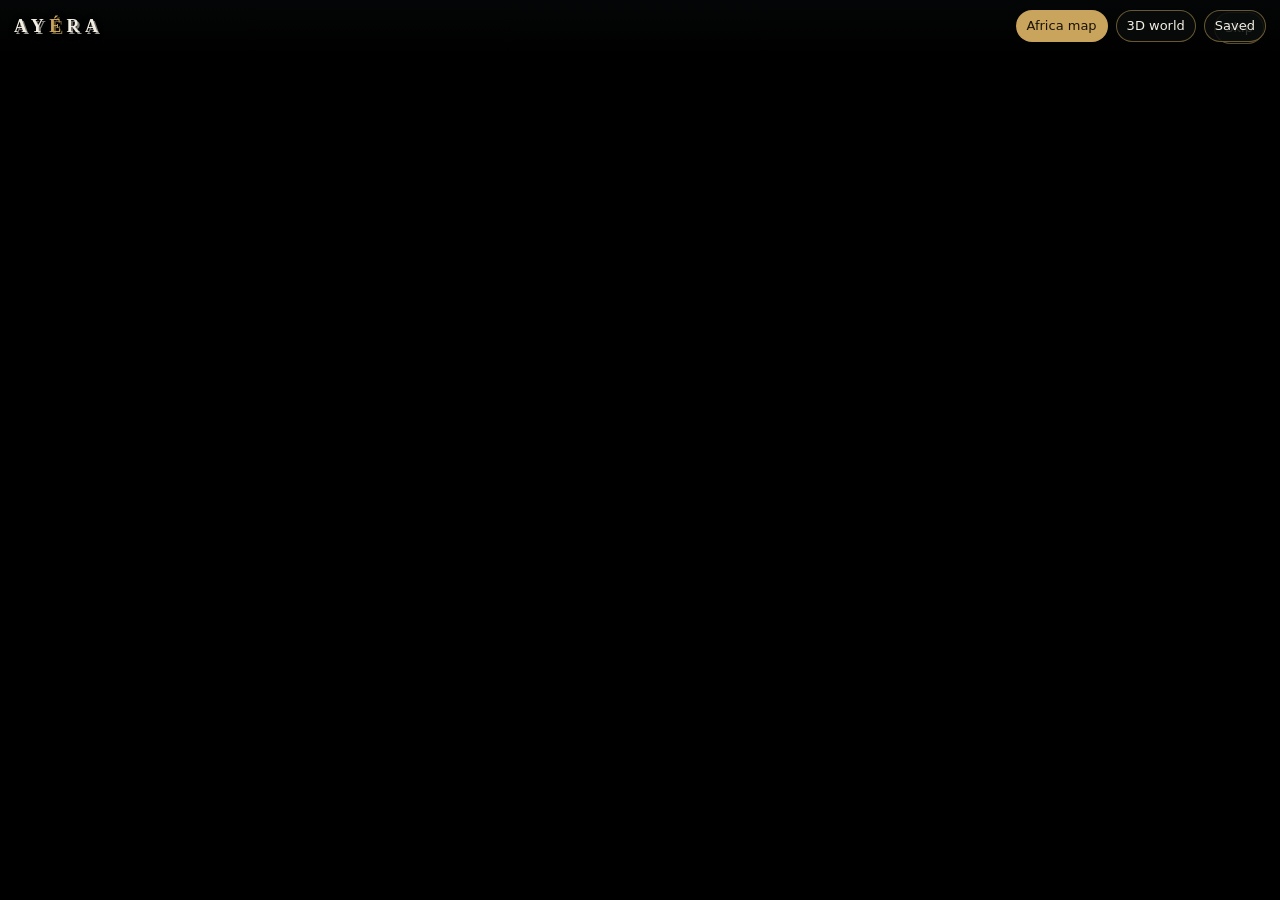
==== index.html @ f6f35c68 "Add files via upload" ====
<!doctype html>
<html lang="en">
<head>
  <meta charset="utf-8">
  <meta name="viewport" content="width=device-width, initial-scale=1, viewport-fit=cover">
  <meta name="theme-color" content="#07090a">
  <meta name="description" content="AYÉRA — an immersive world celebrating African places, culture, creators and stories.">
  <title>AYÉRA — an African world</title>
  <link rel="preload" href="assets/intro.mp4" as="video" type="video/mp4">
  <link rel="stylesheet" href="https://unpkg.com/leaflet@1.9.4/dist/leaflet.css" integrity="sha256-p4NxAoJBhIIN+hmNHrzRCf9tD/miZyoHS5obTRR9BMY=" crossorigin="">
  <link rel="stylesheet" href="styles.css">
</head>
<body>
  <div id="intro" role="dialog" aria-label="Welcome to AYÉRA">
    <video id="iv" muted playsinline preload="auto" aria-hidden="true"></video>
    <div id="ifb" hidden></div>
    <div class="itop"><span class="logo">AY<b>É</b>RA</span><button class="ib" id="skip" type="button">Skip</button></div>
    <div class="ibot" id="itag"><p>Africa isn’t a trend. It’s a world.</p></div>
  </div>
  <div id="load" hidden>AYÉRA</div>
  <main id="map-shell" aria-label="Explore Africa">
    <div id="africa-map" role="application" aria-label="Interactive map of Africa. Use the map controls to zoom and drag to explore."></div>
    <div class="map-vignette" aria-hidden="true"></div>
    <section class="map-intro-card" aria-labelledby="map-title">
      <div class="eyebrow"><span class="live-dot"></span> THE AFRICAN CONTINENT</div>
      <h1 id="map-title">A world of <em>stories.</em></h1>
      <p>Explore places, people, culture and creative life across Africa.</p>
      <label class="search-wrap" for="place-search"><span aria-hidden="true">⌕</span><input id="place-search" type="search" placeholder="Find a country or featured city" autocomplete="off"><button id="search-clear" type="button" aria-label="Clear search" hidden>×</button></label>
      <div id="search-results" class="search-results" hidden></div>
      <div class="map-card-footer"><span>START EXPLORING</span><span>Drag · Zoom · Discover</span></div>
    </section>
    <div class="map-zoom-controls" aria-label="Map zoom controls">
      <span id="map-zoom-level" class="map-zoom-level">CONTINENT</span>
      <button id="map-zoom-in" type="button" aria-label="Zoom in" title="Zoom in">+</button>
      <button id="map-zoom-out" type="button" aria-label="Zoom out" title="Zoom out">−</button>
      <button id="map-reset" type="button" aria-label="Show all of Africa" title="Show all of Africa">↺</button>
    </div>
    <div class="map-bottom-note"><span class="map-key"></span> <span>Discover Africa, one place at a time</span><span class="map-scale-note">CONTINENT → COUNTRY → CITY → LOCAL</span></div>
  </main>
  <div id="top" class="hud">
    <span class="logo">AY<b>É</b>RA</span>
    <span class="ib" id="vc" hidden style="cursor:default" aria-live="polite"></span>
    <button class="ib" id="rp" type="button" hidden>Intro</button>
    <button class="ib" id="map-home" type="button" aria-pressed="true">Africa map</button>
    <button class="ib" id="world-mode" type="button" aria-pressed="false">3D world</button>
    <button class="ib" id="sv" type="button">Saved</button>
    <button class="ib" id="vr" type="button" hidden>Enter VR</button>
  </div>
  <div id="hint" class="hud" role="status">Welcome to AYÉRA</div>
  <div id="js" class="hud" aria-label="Walking joystick"><div id="kn"></div></div>
  <div id="zoom-controls" aria-label="Zoom controls">
    <button id="zoom-in" type="button" aria-label="Zoom in" title="Zoom in">+</button>
    <span id="zoom-level" aria-live="polite">100%</span>
    <button id="zoom-out" type="button" aria-label="Zoom out" title="Zoom out">−</button>
    <button id="zoom-reset" type="button" aria-label="Reset zoom" title="Reset zoom">↺</button>
  </div>
  <nav id="nav" class="hud" aria-label="Explore AYÉRA">
    <button data-go="plaza" type="button">Plaza</button>
    <button data-go="culture" type="button">Culture</button>
    <button data-go="creators" type="button">Creators</button>
    <button data-go="stories" type="button">Stories</button>
    <button data-go="places" type="button">Places</button>
  </nav>
  <script src="https://unpkg.com/leaflet@1.9.4/dist/leaflet.js" integrity="sha256-20nQCchB9co0qIjJZRGuk2/Z9VM+kNiyxNV1lvTlZBo=" crossorigin="" defer></script>
  <script src="https://cdnjs.cloudflare.com/ajax/libs/three.js/r128/three.min.js" defer></script>
  <script src="app.js" defer></script>
  <script src="map.js" defer></script>
</body>
</html>
---- styles.css ----
:root{--bg:#07090a;--tx:#f4efe4;--mu:#c9bba0;--gd:#c9a45c;color-scheme:dark;box-sizing:border-box}
*{box-sizing:border-box}
html,body{margin:0;height:100%;overflow:hidden;background:var(--bg);color:var(--tx);font:15px/1.4 system-ui,-apple-system,"Segoe UI",Roboto,sans-serif;overscroll-behavior:none}
canvas{position:fixed;inset:0;width:100%;height:100%;display:block;touch-action:none}
button{font:inherit;color:inherit}
.hud{position:fixed;z-index:5}
#top{top:0;left:0;right:0;padding:calc(10px + env(safe-area-inset-top,0px)) 14px 14px;display:flex;gap:8px;align-items:center;background:linear-gradient(rgba(7,9,10,.7),transparent);pointer-events:none}
#top>*{pointer-events:auto}
.logo{font-family:Georgia,serif;letter-spacing:.3em;font-weight:700;font-size:18px;margin-right:auto;text-shadow:0 1px 6px #000}.logo b{color:var(--gd)}
.ib{background:rgba(10,14,12,.78);border:1px solid rgba(201,164,92,.5);border-radius:20px;padding:7px 14px;cursor:pointer}
#nav{left:0;right:0;bottom:0;display:flex;gap:6px;justify-content:center;padding:14px 10px calc(10px + env(safe-area-inset-bottom,0px));background:linear-gradient(transparent,rgba(7,9,10,.82))}
#nav button{flex:1;max-width:130px;background:rgba(10,14,12,.8);border:1px solid rgba(201,164,92,.4);border-radius:12px;padding:12px 2px;font-size:14px;cursor:pointer}
#nav button[aria-current=true]{background:var(--gd);color:#1a1206;border-color:var(--gd);font-weight:700}
#js{left:18px;bottom:calc(88px + env(safe-area-inset-bottom,0px));width:112px;height:112px;border-radius:50%;border:1px solid rgba(244,239,228,.4);background:rgba(10,14,12,.35);touch-action:none}
#kn{position:absolute;left:36px;top:36px;width:40px;height:40px;border-radius:50%;background:rgba(244,239,228,.6);pointer-events:none}
#hint{left:50%;transform:translateX(-50%);top:calc(58px + env(safe-area-inset-top,0px));background:rgba(10,14,12,.78);padding:8px 16px;border-radius:20px;font-size:14px;color:var(--mu);text-align:center;max-width:92vw;pointer-events:none;transition:opacity .6s}
#load{position:fixed;inset:0;z-index:20;display:grid;place-items:center;background:var(--bg);font-family:Georgia,serif;letter-spacing:.3em;font-size:22px;text-align:center;padding:20px;transition:opacity .5s}
#intro{position:fixed;inset:0;z-index:30;background:#000;transition:opacity .9s}
#intro video,#ifb img{position:absolute;inset:0;width:100%;height:100%;object-fit:cover}
#ifb img{opacity:0;animation:kb 3.2s ease-in-out forwards}
@keyframes kb{0%{opacity:0;transform:scale(1)}18%{opacity:1}100%{opacity:1;transform:scale(1.12)}}
.itop{position:absolute;top:0;left:0;right:0;display:flex;align-items:center;padding:calc(12px + env(safe-area-inset-top,0px)) 16px 24px;background:linear-gradient(rgba(0,0,0,.6),transparent)}
.ibot{position:absolute;left:0;right:0;bottom:0;display:grid;justify-items:center;gap:16px;padding:60px 20px calc(28px + env(safe-area-inset-bottom,0px));background:linear-gradient(transparent,rgba(0,0,0,.85));text-align:center}
.ibot p{margin:0;font-family:"Iowan Old Style",Georgia,serif;font-size:clamp(24px,6vw,36px);line-height:1.2;max-width:18ch}
.btn{background:#1fae7a;color:#04120c;border:0;border-radius:12px;padding:14px 28px;font-weight:700;font-size:16px;cursor:pointer}
.ibot{opacity:0;transition:opacity 1s}.ibot.on{opacity:1}
#intro{transition:opacity 1.6s}
.ib{font-size:13px;padding:6px 10px}
[hidden]{display:none!important}
@media(pointer:fine){#js{display:none}}
:focus-visible{outline:2px solid var(--gd);outline-offset:2px}

/* Zoom controls: available on touch and pointer devices. */
#zoom-controls{position:fixed;z-index:8;right:14px;bottom:calc(92px + env(safe-area-inset-bottom,0px));display:grid;gap:7px;justify-items:center}
#zoom-controls button{width:42px;height:42px;border-radius:14px;border:1px solid rgba(201,164,92,.58);background:rgba(10,14,12,.86);backdrop-filter:blur(12px);font-size:21px;line-height:1;cursor:pointer;box-shadow:0 5px 20px rgba(0,0,0,.24)}
#zoom-level{font-size:11px;letter-spacing:.04em;color:var(--mu);background:rgba(10,14,12,.78);border-radius:10px;padding:4px 7px;min-width:44px;text-align:center}
#zoom-controls button:active{transform:scale(.96)}
@media(max-width:420px){#zoom-controls{right:10px;bottom:calc(90px + env(safe-area-inset-bottom,0px))}#zoom-controls button{width:40px;height:40px}}
@media(prefers-reduced-motion:reduce){*,*::before,*::after{scroll-behavior:auto!important;animation-duration:.01ms!important;transition-duration:.01ms!important}}

/* Africa-first map experience */
#map-shell{position:fixed;inset:0;z-index:2;overflow:hidden;background:#d8d2bd;color:#f7f0e2;isolation:isolate}
#africa-map{position:absolute;inset:0;background:#d8d2bd;touch-action:pan-x pan-y}
#africa-map .leaflet-tile-pane{filter:saturate(.68) sepia(.12) contrast(1.02)}
#africa-map .leaflet-control-attribution{font-size:9px;background:rgba(10,18,15,.62);color:#ddd7c7}
#africa-map .leaflet-control-attribution a{color:#e8c987}
#africa-map .leaflet-popup-content-wrapper,#africa-map .leaflet-popup-tip{background:#111b17;color:#f6f0e5;border:1px solid rgba(201,164,92,.45);box-shadow:0 12px 35px #0004}
#africa-map .leaflet-popup-content{margin:14px 16px;font:13px/1.55 system-ui,sans-serif;min-width:150px}
#africa-map .leaflet-popup-content strong{font:600 17px Georgia,serif;display:block;margin-bottom:3px}
#africa-map .leaflet-popup-content small{color:#c9bba0}
.africa-pin{width:18px;height:18px;border:2px solid #fff5db;border-radius:50%;background:#c9a45c;box-shadow:0 0 0 5px #c9a45c35,0 0 22px #c9a45c99;position:relative}
.africa-pin:after{content:"";position:absolute;inset:4px;border-radius:50%;background:#173a2c}
.map-vignette{position:absolute;inset:0;z-index:400;pointer-events:none;background:linear-gradient(90deg,rgba(6,16,12,.28),transparent 65%),linear-gradient(0deg,rgba(5,13,10,.56),transparent 30%,transparent 70%,rgba(5,13,10,.1))}
.map-intro-card{position:absolute;z-index:500;left:clamp(16px,4vw,58px);top:clamp(88px,15vh,150px);width:min(410px,calc(100vw - 32px));padding:clamp(22px,3vw,34px);border:1px solid rgba(231,210,164,.25);border-radius:22px;background:linear-gradient(145deg,rgba(11,25,19,.95),rgba(10,18,15,.86));box-shadow:0 22px 70px #0004;backdrop-filter:blur(20px)}
.eyebrow{display:flex;align-items:center;gap:9px;color:#d7bd82;font-size:10px;letter-spacing:.19em;font-weight:700}.live-dot{width:7px;height:7px;background:#d4b16a;border-radius:50%;box-shadow:0 0 12px #d4b16a}
.map-intro-card h1{font:400 clamp(34px,5vw,53px)/1.02 Georgia,"Times New Roman",serif;letter-spacing:-.04em;margin:19px 0 12px;color:#f8f1e4}.map-intro-card h1 em{color:#d6b36e;font-weight:400}.map-intro-card>p{font-size:14px;line-height:1.7;color:#c9c9b9;max-width:31ch;margin:0 0 23px}
.search-wrap{display:flex;align-items:center;gap:10px;border:1px solid rgba(230,216,181,.27);background:rgba(255,255,255,.055);border-radius:12px;padding:0 12px;height:48px}.search-wrap>span{font-size:25px;color:#d5b46d;line-height:1}.search-wrap input{min-width:0;flex:1;background:transparent;border:0;outline:0;color:#fff6e7;font:13px system-ui,sans-serif}.search-wrap input::placeholder{color:#a8ad9f}.search-wrap button{border:0;background:transparent;color:#eee;padding:4px 7px;font-size:20px;cursor:pointer}
.search-results{margin-top:8px;max-height:190px;overflow:auto;border:1px solid rgba(230,216,181,.2);border-radius:12px;background:#111b17}.search-result{display:flex;width:100%;justify-content:space-between;gap:12px;text-align:left;padding:11px 13px;background:transparent;border:0;border-bottom:1px solid #ffffff10;color:#f7f0e2;cursor:pointer}.search-result:last-child{border-bottom:0}.search-result:hover,.search-result:focus-visible{background:#ffffff12}.search-result small{display:block;color:#c9bba0;margin-top:2px}.search-result .arrow{color:#d6b36e;font-size:18px;align-self:center}.search-empty{padding:13px;color:#c9bba0;font-size:13px}
.map-card-footer{display:flex;justify-content:space-between;gap:8px;flex-wrap:wrap;margin-top:21px;padding-top:16px;border-top:1px solid rgba(230,216,181,.16);font-size:9px;letter-spacing:.13em;color:#b3b7a7}.map-card-footer span:first-child{color:#d7bd82;font-weight:700}
.map-zoom-controls{position:absolute;z-index:500;right:clamp(14px,3vw,36px);bottom:clamp(76px,10vh,105px);display:grid;gap:8px}.map-zoom-controls button{width:46px;height:46px;border:1px solid rgba(231,210,164,.42);border-radius:14px;background:rgba(12,25,19,.88);color:#f8f1e4;font-size:23px;backdrop-filter:blur(12px);cursor:pointer;box-shadow:0 8px 25px #0002}.map-zoom-controls button:hover{background:#c9a45c;color:#17160f}.map-bottom-note{position:absolute;z-index:500;left:clamp(16px,4vw,58px);right:clamp(16px,4vw,58px);bottom:calc(19px + env(safe-area-inset-bottom,0px));display:flex;align-items:center;gap:9px;color:#f4eedf;font-size:11px;text-shadow:0 2px 8px #0008;pointer-events:none}.map-key{width:7px;height:7px;border-radius:50%;background:#d7b66d;box-shadow:0 0 9px #d7b66d}.map-scale-note{margin-left:auto;font-size:9px;letter-spacing:.13em;color:#e4d7b5}
body.world-mode #map-shell{display:none}body.world-mode #nav,body.world-mode #js,body.world-mode #zoom-controls{display:flex}body.world-mode #zoom-controls{display:grid}body.world-mode #world-mode{background:var(--gd);color:#1a1206}
body:not(.world-mode) #nav,body:not(.world-mode) #js,body:not(.world-mode) #zoom-controls{display:none}body:not(.world-mode) #map-home{background:var(--gd);color:#1a1206}
body:not(.world-mode) #top{background:linear-gradient(rgba(7,9,10,.6),transparent);z-index:600}body:not(.world-mode) #hint{display:none}
@media(max-width:600px){.map-intro-card{top:calc(82px + env(safe-area-inset-top,0px));padding:22px;border-radius:18px}.map-intro-card h1{font-size:38px;margin-top:15px}.map-intro-card>p{font-size:13px;margin-bottom:17px}.map-card-footer{margin-top:16px;padding-top:13px}.map-bottom-note{font-size:10px;bottom:calc(14px + env(safe-area-inset-bottom,0px))}.map-scale-note{font-size:8px}.map-zoom-controls{bottom:calc(70px + env(safe-area-inset-bottom,0px))}.map-zoom-controls button{width:42px;height:42px}}
@media(max-height:650px) and (min-width:601px){.map-intro-card{top:84px;padding:20px}.map-intro-card h1{font-size:37px;margin:12px 0 8px}.map-intro-card>p{margin-bottom:13px}.map-card-footer{margin-top:12px;padding-top:10px}}


/* Location detail drawer: progressive country → city → local discovery. */
.place-details{position:absolute;z-index:520;right:clamp(14px,3vw,38px);top:clamp(88px,15vh,150px);width:min(360px,calc(100vw - 32px));max-height:calc(100dvh - 190px);overflow:auto;padding:25px 23px 19px;border:1px solid rgba(231,210,164,.25);border-radius:20px;background:linear-gradient(145deg,rgba(11,25,19,.97),rgba(10,18,15,.94));box-shadow:0 22px 70px #0005;backdrop-filter:blur(22px);color:#f8f1e4;scrollbar-width:thin;scrollbar-color:#8b7449 transparent}
.details-close{float:right;width:32px;height:32px;border:1px solid #ffffff22;border-radius:50%;background:#ffffff09;color:#f8f1e4;font-size:23px;line-height:1;cursor:pointer}.details-eyebrow{padding-top:7px;color:#d7bd82;font-size:9px;font-weight:700;letter-spacing:.17em}.place-details h2{margin:18px 0 4px;font:400 clamp(28px,3vw,38px)/1.05 Georgia,serif;letter-spacing:-.035em}.details-country{margin:0 0 15px;color:#d5b46d;font-size:12px}.details-description{font-size:13px;line-height:1.7;color:#d1d2c6}.details-stat{display:flex;justify-content:space-between;align-items:center;margin:17px 0;padding:12px 0;border-top:1px solid #ffffff16;border-bottom:1px solid #ffffff16;font-size:12px;color:#bdbcae}.details-stat strong{color:#f8f1e4;font-size:13px}.details-section-title{margin:21px 0 9px;color:#d7bd82;font-size:9px;font-weight:700;letter-spacing:.16em;text-transform:uppercase}.details-list{display:grid;gap:6px}.detail-place{display:flex;align-items:center;justify-content:space-between;gap:12px;width:100%;padding:11px 12px;text-align:left;background:#ffffff07;border:1px solid #ffffff12;border-radius:11px;color:#f8f1e4;cursor:pointer}.detail-place:hover,.detail-place:focus-visible{background:#ffffff12;border-color:#c9a45c88}.detail-place small{display:block;margin-top:3px;color:#c9bba0;font-size:10px}.detail-place b{color:#d6b36e;font-size:18px}.discovery-chips{display:flex;flex-wrap:wrap;gap:7px}.discovery-chips span{border:1px solid #d6b36e45;background:#d6b36e0d;border-radius:18px;padding:7px 10px;color:#e8ddc6;font-size:11px}.details-muted{color:#aeb4a7;font-size:11px;line-height:1.6}.details-action{margin-top:8px;width:100%;padding:12px;border:1px solid #d6b36e88;border-radius:11px;background:#d6b36e;color:#151a13;font-weight:700;font-size:12px;cursor:pointer}.details-footer{margin-top:22px;padding-top:13px;border-top:1px solid #ffffff16;color:#a8ad9f;font-size:8px;letter-spacing:.17em}.map-zoom-level{display:block;margin-bottom:1px;padding:7px 5px;border:1px solid #e7d2a444;border-radius:10px;background:#0c191de8;color:#d7bd82;text-align:center;font-size:8px;font-weight:700;letter-spacing:.13em;backdrop-filter:blur(12px)}
@media(max-width:700px){.place-details{top:auto;right:10px;bottom:calc(75px + env(safe-area-inset-bottom,0px));width:min(340px,calc(100vw - 20px));max-height:min(48dvh,430px);padding:18px 17px 14px;border-radius:17px}.place-details h2{font-size:29px;margin-top:13px}.details-description{font-size:12px;margin-bottom:10px}.details-section-title{margin-top:14px}.details-footer{margin-top:14px}.map-intro-card{max-height:calc(100dvh - 155px);overflow:visible}.search-results{max-height:150px}}
@media(max-width:390px){.map-intro-card{padding:18px}.map-intro-card h1{font-size:34px}.map-card-footer{font-size:8px}.place-details{max-height:44dvh}}
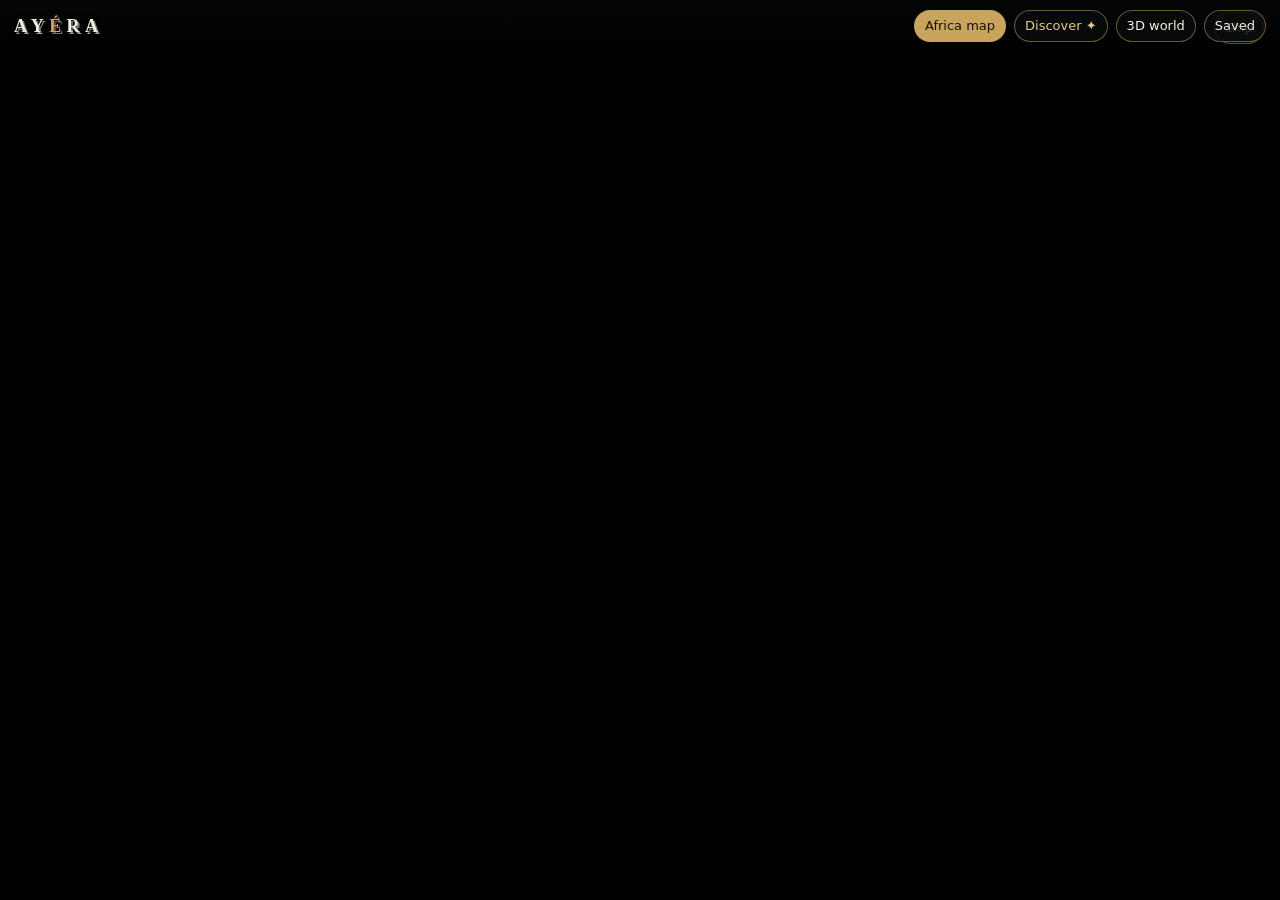
==== commit 0c768bb4: "Public Ayera public upgrade" ====
--- a/index.html
+++ b/index.html
@@ -42,6 +42,7 @@
     <span class="ib" id="vc" hidden style="cursor:default" aria-live="polite"></span>
     <button class="ib" id="rp" type="button" hidden>Intro</button>
     <button class="ib" id="map-home" type="button" aria-pressed="true">Africa map</button>
+    <button class="ib discover-trigger" id="discover-open" type="button">Discover ✦</button>
     <button class="ib" id="world-mode" type="button" aria-pressed="false">3D world</button>
     <button class="ib" id="sv" type="button">Saved</button>
     <button class="ib" id="vr" type="button" hidden>Enter VR</button>
@@ -63,7 +64,16 @@
   </nav>
   <script src="https://unpkg.com/leaflet@1.9.4/dist/leaflet.js" integrity="sha256-20nQCchB9co0qIjJZRGuk2/Z9VM+kNiyxNV1lvTlZBo=" crossorigin="" defer></script>
   <script src="https://cdnjs.cloudflare.com/ajax/libs/three.js/r128/three.min.js" defer></script>
+  <section id="discovery-hub" class="discovery-hub" hidden aria-modal="true" role="dialog" aria-labelledby="hub-title">
+    <div class="hub-backdrop" data-hub-close></div>
+    <div class="hub-sheet"><header class="hub-head"><div><div class="eyebrow"><span class="live-dot"></span> THE AYÉRA COLLECTION</div><h2 id="hub-title">Discover <em>Africa.</em></h2><p>Places, people and living culture — connected by place.</p></div><button class="details-close" type="button" data-hub-close aria-label="Close discovery">×</button></header>
+      <div class="hub-tabs" role="tablist" aria-label="Discovery categories"><button class="active" data-hub-tab="all" role="tab" aria-selected="true">For you</button><button data-hub-tab="culture" role="tab" aria-selected="false">Culture</button><button data-hub-tab="creators" role="tab" aria-selected="false">Creators</button><button data-hub-tab="stories" role="tab" aria-selected="false">Stories</button><button data-hub-tab="places" role="tab" aria-selected="false">Places</button></div>
+      <div class="hub-search"><span>⌕</span><input id="hub-search" type="search" placeholder="Search culture, cities, stories…" aria-label="Search discovery collection"></div>
+      <div id="hub-grid" class="hub-grid" aria-live="polite"></div><p class="hub-footnote">A curated starting collection. Local stories and creator profiles can grow with community contributions.</p>
+    </div>
+  </section>
   <script src="app.js" defer></script>
   <script src="map.js" defer></script>
+  <script src="discover.js" defer></script>
 </body>
 </html>
--- a/styles.css
+++ b/styles.css
@@ -71,3 +71,8 @@
 .details-close{float:right;width:32px;height:32px;border:1px solid #ffffff22;border-radius:50%;background:#ffffff09;color:#f8f1e4;font-size:23px;line-height:1;cursor:pointer}.details-eyebrow{padding-top:7px;color:#d7bd82;font-size:9px;font-weight:700;letter-spacing:.17em}.place-details h2{margin:18px 0 4px;font:400 clamp(28px,3vw,38px)/1.05 Georgia,serif;letter-spacing:-.035em}.details-country{margin:0 0 15px;color:#d5b46d;font-size:12px}.details-description{font-size:13px;line-height:1.7;color:#d1d2c6}.details-stat{display:flex;justify-content:space-between;align-items:center;margin:17px 0;padding:12px 0;border-top:1px solid #ffffff16;border-bottom:1px solid #ffffff16;font-size:12px;color:#bdbcae}.details-stat strong{color:#f8f1e4;font-size:13px}.details-section-title{margin:21px 0 9px;color:#d7bd82;font-size:9px;font-weight:700;letter-spacing:.16em;text-transform:uppercase}.details-list{display:grid;gap:6px}.detail-place{display:flex;align-items:center;justify-content:space-between;gap:12px;width:100%;padding:11px 12px;text-align:left;background:#ffffff07;border:1px solid #ffffff12;border-radius:11px;color:#f8f1e4;cursor:pointer}.detail-place:hover,.detail-place:focus-visible{background:#ffffff12;border-color:#c9a45c88}.detail-place small{display:block;margin-top:3px;color:#c9bba0;font-size:10px}.detail-place b{color:#d6b36e;font-size:18px}.discovery-chips{display:flex;flex-wrap:wrap;gap:7px}.discovery-chips span{border:1px solid #d6b36e45;background:#d6b36e0d;border-radius:18px;padding:7px 10px;color:#e8ddc6;font-size:11px}.details-muted{color:#aeb4a7;font-size:11px;line-height:1.6}.details-action{margin-top:8px;width:100%;padding:12px;border:1px solid #d6b36e88;border-radius:11px;background:#d6b36e;color:#151a13;font-weight:700;font-size:12px;cursor:pointer}.details-footer{margin-top:22px;padding-top:13px;border-top:1px solid #ffffff16;color:#a8ad9f;font-size:8px;letter-spacing:.17em}.map-zoom-level{display:block;margin-bottom:1px;padding:7px 5px;border:1px solid #e7d2a444;border-radius:10px;background:#0c191de8;color:#d7bd82;text-align:center;font-size:8px;font-weight:700;letter-spacing:.13em;backdrop-filter:blur(12px)}
 @media(max-width:700px){.place-details{top:auto;right:10px;bottom:calc(75px + env(safe-area-inset-bottom,0px));width:min(340px,calc(100vw - 20px));max-height:min(48dvh,430px);padding:18px 17px 14px;border-radius:17px}.place-details h2{font-size:29px;margin-top:13px}.details-description{font-size:12px;margin-bottom:10px}.details-section-title{margin-top:14px}.details-footer{margin-top:14px}.map-intro-card{max-height:calc(100dvh - 155px);overflow:visible}.search-results{max-height:150px}}
 @media(max-width:390px){.map-intro-card{padding:18px}.map-intro-card h1{font-size:34px}.map-card-footer{font-size:8px}.place-details{max-height:44dvh}}
+
+/* AYÉRA Discovery Hub — culture, creators, stories and places in one experience. */
+.discover-trigger{border-color:#d6b36e77!important;color:#e7ca8a!important}
+.discovery-hub[hidden]{display:none}.discovery-hub{position:fixed;inset:0;z-index:1200;display:grid;place-items:center;padding:14px; font-family:system-ui,sans-serif}.hub-backdrop{position:absolute;inset:0;background:rgba(3,8,6,.78);backdrop-filter:blur(12px)}.hub-sheet{position:relative;width:min(920px,100%);max-height:min(90dvh,900px);overflow:auto;border:1px solid #d6b36e55;border-radius:24px;background:linear-gradient(150deg,#13251c,#0a110e 70%);box-shadow:0 30px 100px #0009;padding:clamp(18px,4vw,34px);color:#f8f1e4;scrollbar-width:thin;scrollbar-color:#8b7449 transparent}.hub-head{display:flex;justify-content:space-between;gap:18px}.hub-head h2{font:400 clamp(32px,5vw,48px)/1.05 Georgia,serif;margin:14px 0 8px;letter-spacing:-.04em}.hub-head h2 em{color:#d6b36e}.hub-head p{color:#c6cabb;font-size:13px;margin:0 0 22px}.hub-tabs{display:flex;gap:7px;overflow:auto;padding:3px 0 13px}.hub-tabs button{flex:0 0 auto;border:1px solid #ffffff22;background:#ffffff08;color:#d8d9cd;border-radius:22px;padding:9px 14px;font-size:12px;cursor:pointer}.hub-tabs button.active{background:#d6b36e;color:#152017;border-color:#d6b36e;font-weight:700}.hub-search{display:flex;align-items:center;gap:10px;border:1px solid #ffffff22;background:#ffffff08;border-radius:12px;padding:0 13px;height:44px;margin-bottom:16px}.hub-search span{font-size:23px;color:#d6b36e}.hub-search input{width:100%;min-width:0;background:transparent;border:0;outline:0;color:#fff;font:13px system-ui}.hub-grid{display:grid;grid-template-columns:repeat(3,minmax(0,1fr));gap:11px}.hub-card{min-height:158px;display:flex;flex-direction:column;align-items:flex-start;text-align:left;padding:17px;border:1px solid #ffffff16;border-radius:16px;background:linear-gradient(145deg,#ffffff0b,#ffffff03);color:#f8f1e4;cursor:pointer;transition:transform .18s,border-color .18s}.hub-card:hover,.hub-card:focus-visible{transform:translateY(-2px);border-color:#d6b36e88}.hub-card .hub-symbol{display:grid;place-items:center;width:36px;height:36px;border:1px solid #d6b36e55;border-radius:11px;background:#d6b36e12;color:#e5c67e;font-size:18px;margin-bottom:16px}.hub-card .hub-type{font-size:9px;letter-spacing:.15em;color:#d6b36e;text-transform:uppercase}.hub-card strong{font:400 21px/1.15 Georgia,serif;margin:7px 0}.hub-card small{font-size:11px;line-height:1.5;color:#c3c8bb}.hub-empty{grid-column:1/-1;padding:28px;text-align:center;color:#c3c8bb;border:1px dashed #ffffff22;border-radius:14px}.hub-footnote{font-size:10px;line-height:1.6;color:#aeb5a7;margin:17px 0 0;padding-top:13px;border-top:1px solid #ffffff13}
+@media(max-width:620px){.discovery-hub{padding:0;align-items:end}.hub-sheet{border-radius:22px 22px 0 0;max-height:91dvh;padding:20px 16px calc(18px + env(safe-area-inset-bottom,0px))}.hub-grid{grid-template-columns:repeat(2,minmax(0,1fr));gap:8px}.hub-card{padding:13px;min-height:150px}.hub-card strong{font-size:19px}.hub-head p{font-size:12px}.hub-tabs button{padding:9px 12px}}
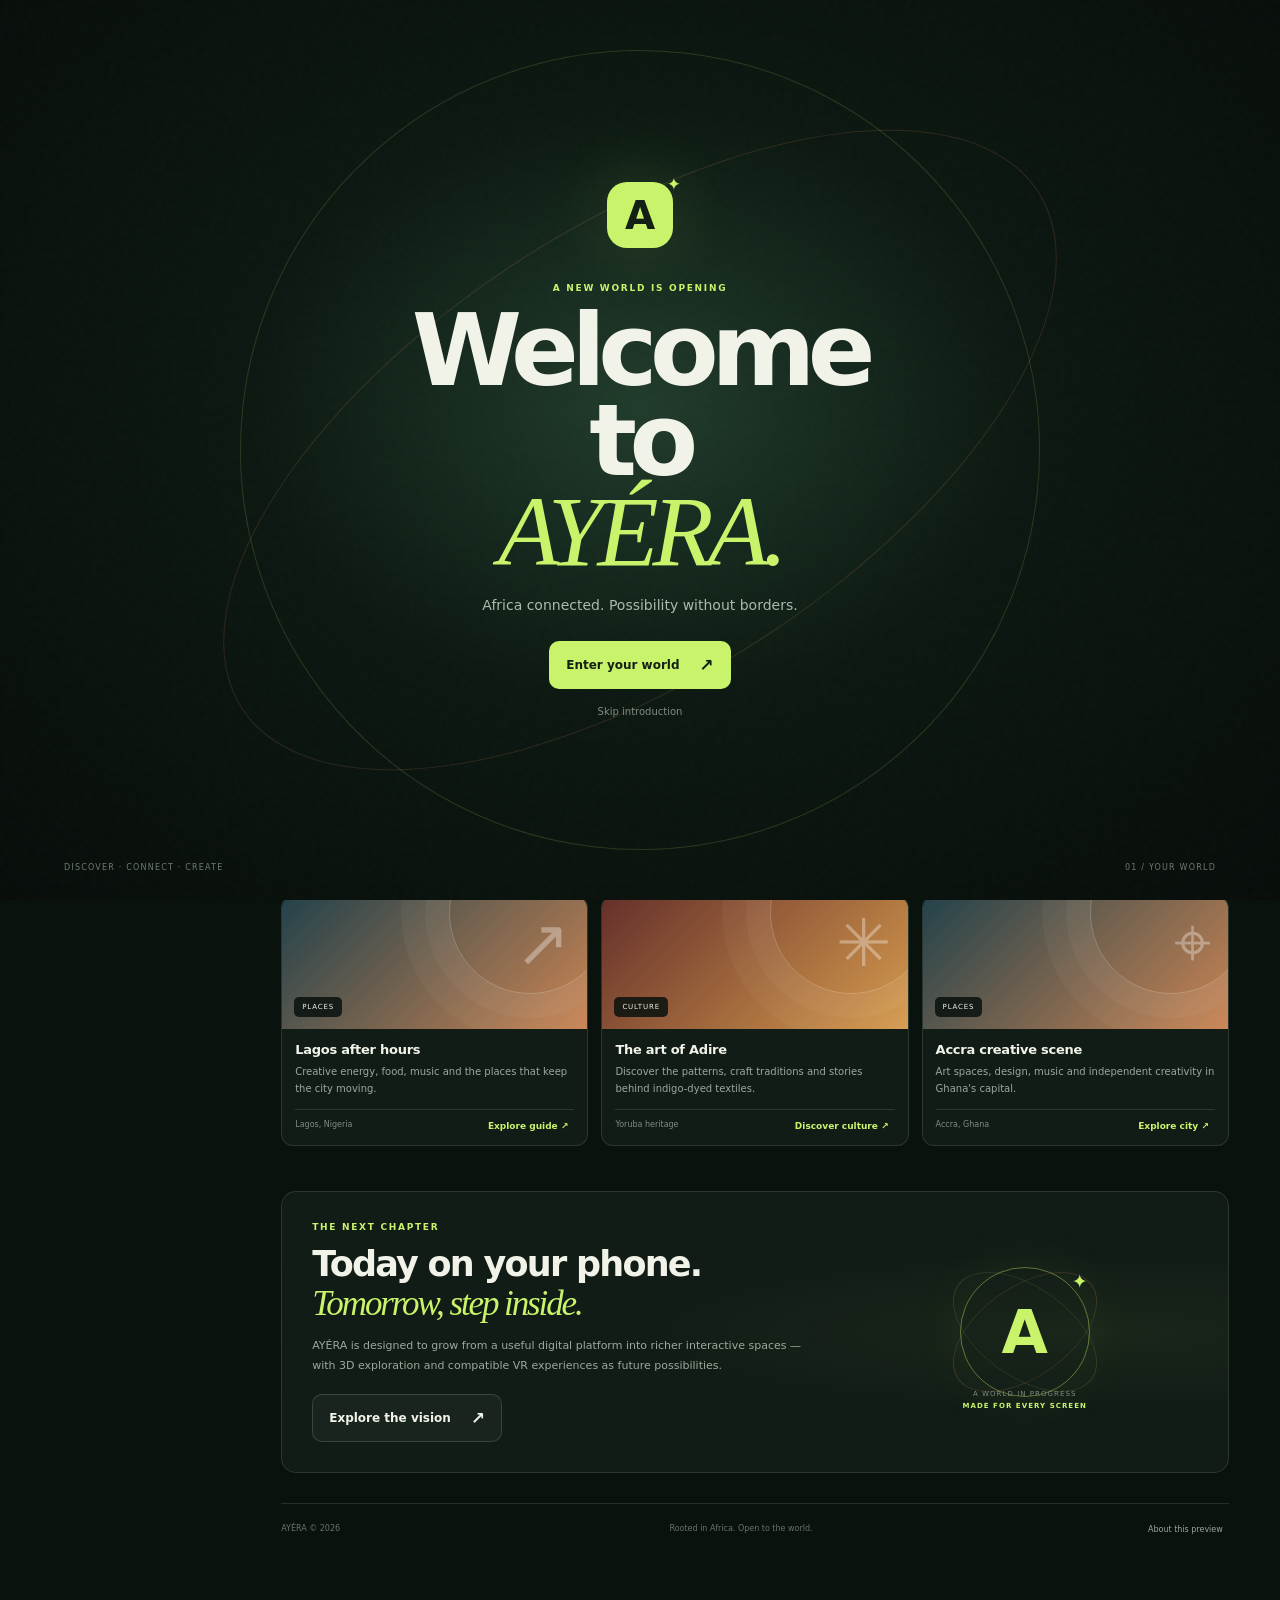
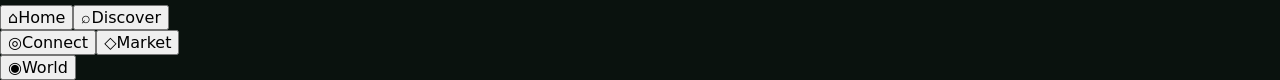
==== commit d72d2b58: "Add files via upload" ====
--- a/index.html
+++ b/index.html
@@ -2,78 +2,126 @@
 <html lang="en">
 <head>
   <meta charset="utf-8">
-  <meta name="viewport" content="width=device-width, initial-scale=1, viewport-fit=cover">
-  <meta name="theme-color" content="#07090a">
-  <meta name="description" content="AYÉRA — an immersive world celebrating African places, culture, creators and stories.">
-  <title>AYÉRA — an African world</title>
-  <link rel="preload" href="assets/intro.mp4" as="video" type="video/mp4">
-  <link rel="stylesheet" href="https://unpkg.com/leaflet@1.9.4/dist/leaflet.css" integrity="sha256-p4NxAoJBhIIN+hmNHrzRCf9tD/miZyoHS5obTRR9BMY=" crossorigin="">
+  <meta name="viewport" content="width=device-width, initial-scale=1">
+  <meta name="theme-color" content="#0a120e">
+  <meta name="description" content="AYÉRA — a connected digital world for Africa. Discover, connect, create and grow.">
+  <title>AYÉRA — Your Digital World</title>
   <link rel="stylesheet" href="styles.css">
 </head>
 <body>
-  <div id="intro" role="dialog" aria-label="Welcome to AYÉRA">
-    <video id="iv" muted playsinline preload="auto" aria-hidden="true"></video>
-    <div id="ifb" hidden></div>
-    <div class="itop"><span class="logo">AY<b>É</b>RA</span><button class="ib" id="skip" type="button">Skip</button></div>
-    <div class="ibot" id="itag"><p>Africa isn’t a trend. It’s a world.</p></div>
+  <div class="intro" id="intro" aria-label="AYÉRA introduction">
+    <div class="intro-grain"></div>
+    <div class="intro-content">
+      <div class="intro-symbol">A<span>✦</span></div>
+      <p class="eyebrow">A NEW WORLD IS OPENING</p>
+      <h1>Welcome to<br><em>AYÉRA.</em></h1>
+      <p class="intro-line">Africa connected. Possibility without borders.</p>
+      <button class="button button-lime" id="enterButton">Enter your world <span>↗</span></button>
+      <button class="skip-intro" id="skipIntro">Skip introduction</button>
+    </div>
+    <div class="intro-orbit orbit-a"></div><div class="intro-orbit orbit-b"></div>
+    <div class="intro-foot"><span>DISCOVER · CONNECT · CREATE</span><span>01 / YOUR WORLD</span></div>
   </div>
-  <div id="load" hidden>AYÉRA</div>
-  <main id="map-shell" aria-label="Explore Africa">
-    <div id="africa-map" role="application" aria-label="Interactive map of Africa. Use the map controls to zoom and drag to explore."></div>
-    <div class="map-vignette" aria-hidden="true"></div>
-    <section class="map-intro-card" aria-labelledby="map-title">
-      <div class="eyebrow"><span class="live-dot"></span> THE AFRICAN CONTINENT</div>
-      <h1 id="map-title">A world of <em>stories.</em></h1>
-      <p>Explore places, people, culture and creative life across Africa.</p>
-      <label class="search-wrap" for="place-search"><span aria-hidden="true">⌕</span><input id="place-search" type="search" placeholder="Find a country or featured city" autocomplete="off"><button id="search-clear" type="button" aria-label="Clear search" hidden>×</button></label>
-      <div id="search-results" class="search-results" hidden></div>
-      <div class="map-card-footer"><span>START EXPLORING</span><span>Drag · Zoom · Discover</span></div>
-    </section>
-    <div class="map-zoom-controls" aria-label="Map zoom controls">
-      <span id="map-zoom-level" class="map-zoom-level">CONTINENT</span>
-      <button id="map-zoom-in" type="button" aria-label="Zoom in" title="Zoom in">+</button>
-      <button id="map-zoom-out" type="button" aria-label="Zoom out" title="Zoom out">−</button>
-      <button id="map-reset" type="button" aria-label="Show all of Africa" title="Show all of Africa">↺</button>
-    </div>
-    <div class="map-bottom-note"><span class="map-key"></span> <span>Discover Africa, one place at a time</span><span class="map-scale-note">CONTINENT → COUNTRY → CITY → LOCAL</span></div>
-  </main>
-  <div id="top" class="hud">
-    <span class="logo">AY<b>É</b>RA</span>
-    <span class="ib" id="vc" hidden style="cursor:default" aria-live="polite"></span>
-    <button class="ib" id="rp" type="button" hidden>Intro</button>
-    <button class="ib" id="map-home" type="button" aria-pressed="true">Africa map</button>
-    <button class="ib discover-trigger" id="discover-open" type="button">Discover ✦</button>
-    <button class="ib" id="world-mode" type="button" aria-pressed="false">3D world</button>
-    <button class="ib" id="sv" type="button">Saved</button>
-    <button class="ib" id="vr" type="button" hidden>Enter VR</button>
+
+  <div class="app" id="app">
+    <aside class="sidebar">
+      <a class="brand" href="#home"><span class="brand-icon">A</span><span>AYÉRA<small>YOUR DIGITAL WORLD</small></span></a>
+      <div class="side-label">YOUR SPACE</div>
+      <button class="side-link active" data-view="home"><span>⌂</span> Home</button>
+      <button class="side-link" data-view="discover"><span>⌕</span> Discover <i>NEW</i></button>
+      <button class="side-link" data-view="connect"><span>◎</span> Connect</button>
+      <button class="side-link" data-view="market"><span>◇</span> Marketplace</button>
+      <button class="side-link" data-view="create"><span>✳</span> Create</button>
+      <button class="side-link" data-view="opportunities"><span>↗</span> Opportunities</button>
+      <div class="side-label side-label-lower">LOOKING AHEAD</div>
+      <button class="side-link" data-view="world"><span>◉</span> Immersive world <small>SOON</small></button>
+      <div class="sidebar-bottom">
+        <div class="mini-profile"><div class="profile-avatar">Y</div><div><strong>Your AYÉRA</strong><small>Personal space</small></div><span>···</span></div>
+        <p>Built for possibility.<br><span>Rooted in Africa.</span></p>
+      </div>
+    </aside>
+
+    <main class="main-content">
+      <header class="mobile-header">
+        <a class="brand" href="#home"><span class="brand-icon">A</span><span>AYÉRA<small>YOUR DIGITAL WORLD</small></span></a>
+        <button class="mobile-menu" id="mobileMenu" aria-label="Toggle navigation">☰</button>
+      </header>
+      <header class="topbar">
+        <div><p class="date-label" id="dateLabel">YOUR WORLD, YOUR WAY</p><p class="topbar-title">Good things start <em>here.</em></p></div>
+        <div class="top-actions"><button class="search-shortcut" id="topSearch">⌕ <span>Search AYÉRA</span><kbd>/</kbd></button><button class="notification-btn" id="notifications" aria-label="Notifications">♧<i></i></button><button class="profile-chip"><span class="profile-avatar">Y</span><span>My space</span><b>⌄</b></button></div>
+      </header>
+
+      <section class="view active-view" id="view-home">
+        <section class="welcome-panel">
+          <div class="welcome-copy"><p class="eyebrow"><span class="pulse"></span> YOUR DIGITAL AFRICA</p><h1>One world.<br><em>Many possibilities.</em></h1><p>Discover places, meet people, find opportunities and bring your ideas to life — all in one connected space.</p><div class="welcome-actions"><button class="button button-lime" data-go="discover">Start exploring <span>↗</span></button><button class="button button-glass" data-go="world">Imagine the future <span>◉</span></button></div></div>
+          <div class="welcome-visual" aria-label="Abstract digital globe illustration"><div class="planet-ring ring-1"></div><div class="planet-ring ring-2"></div><div class="planet"><span>AFRICA</span><b>✦</b></div><div class="visual-label label-top">CULTURE <span>✳</span></div><div class="visual-label label-right">CONNECTION <span>◎</span></div><div class="visual-label label-bottom">POSSIBILITY <span>↗</span></div></div>
+          <div class="welcome-foot"><span>DISCOVER WHAT'S OUT THERE</span><span>01 — 06 <b>● ○ ○ ○ ○ ○</b></span></div>
+        </section>
+
+        <section class="section-block">
+          <div class="section-heading"><div><p class="eyebrow">YOUR STARTING POINT</p><h2>What brings you <em>here?</em></h2></div><p class="muted">Choose a path. The world is yours to explore.</p></div>
+          <div class="service-grid">
+            <button class="service-card service-discover" data-go="discover"><span class="service-icon">⌕</span><span class="service-arrow">↗</span><strong>Discover</strong><small>Places, culture, stories and ideas</small><span class="service-bottom">EXPLORE THE CONTINENT <b>→</b></span></button>
+            <button class="service-card service-connect" data-go="connect"><span class="service-icon">◎</span><span class="service-arrow">↗</span><strong>Connect</strong><small>People, communities and shared interests</small><span class="service-bottom">FIND YOUR PEOPLE <b>→</b></span></button>
+            <button class="service-card service-market" data-go="market"><span class="service-icon">◇</span><span class="service-arrow">↗</span><strong>Marketplace</strong><small>Discover African businesses and makers</small><span class="service-bottom">SHOP AND SUPPORT <b>→</b></span></button>
+            <button class="service-card service-create" data-go="create"><span class="service-icon">✳</span><span class="service-arrow">↗</span><strong>Create</strong><small>Share stories, ideas and creative work</small><span class="service-bottom">MAKE SOMETHING <b>→</b></span></button>
+          </div>
+        </section>
+
+        <section class="section-block discover-preview" id="featured">
+          <div class="section-heading"><div><p class="eyebrow">HANDPICKED FOR DISCOVERY</p><h2>Explore the <em>extraordinary.</em></h2></div><button class="text-button" data-go="discover">View all discoveries ↗</button></div>
+          <div class="feature-grid" id="featuredGrid"></div>
+        </section>
+
+        <section class="future-panel">
+          <div class="future-copy"><p class="eyebrow">THE NEXT CHAPTER</p><h2>Today on your phone.<br><em>Tomorrow, step inside.</em></h2><p>AYÉRA is designed to grow from a useful digital platform into richer interactive spaces — with 3D exploration and compatible VR experiences as future possibilities.</p><button class="button button-glass" data-go="world">Explore the vision <span>↗</span></button></div>
+          <div class="future-art"><div class="future-circle">A<span>✦</span></div><div class="future-caption">A WORLD IN PROGRESS<br><b>MADE FOR EVERY SCREEN</b></div></div>
+        </section>
+        <footer><span>AYÉRA © 2026</span><span>Rooted in Africa. Open to the world.</span><button id="aboutButton">About this preview</button></footer>
+      </section>
+
+      <section class="view" id="view-discover">
+        <div class="page-intro"><p class="eyebrow">THE DISCOVERY HUB</p><h1>Find your next <em>something.</em></h1><p>Places, cultures, creators and ideas worth discovering.</p></div>
+        <div class="large-search"><span>⌕</span><input id="discoverSearch" type="search" placeholder="Search places, culture, creators…" autocomplete="off"><kbd>/</kbd></div>
+        <div class="filters" id="discoverFilters"><button class="filter active" data-filter="All">Everything</button><button class="filter" data-filter="Places">Places</button><button class="filter" data-filter="Culture">Culture</button><button class="filter" data-filter="Creators">Creators</button><button class="filter" data-filter="Stories">Stories</button><button class="filter" data-filter="Opportunities">Opportunities</button></div>
+        <div class="feature-grid full-grid" id="discoverGrid"></div><p class="empty-state" id="discoverEmpty" hidden>No results found. Try a different search.</p>
+      </section>
+
+      <section class="view" id="view-connect">
+        <div class="page-intro"><p class="eyebrow">PEOPLE & COMMUNITY</p><h1>Good things happen <em>together.</em></h1><p>A future home for shared interests, local communities and meaningful connections.</p></div>
+        <div class="notice-panel"><span class="notice-icon">◎</span><div><strong>Connection is on the roadmap</strong><p>This preview shows the direction. Real profiles, following, chat and community moderation need to be connected before launch.</p></div></div>
+        <div class="community-grid"><article class="community-card"><span>✳</span><p class="eyebrow">CULTURE & CREATIVITY</p><h3>Creative Africa</h3><p>Artists, designers, storytellers and people making things happen.</p><button class="text-button" data-toast="Community spaces are planned for the next build.">Preview community ↗</button></article><article class="community-card"><span>⌖</span><p class="eyebrow">LOCAL DISCOVERY</p><h3>Explore my city</h3><p>Discover neighbourhoods, recommendations and local stories.</p><button class="text-button" data-toast="Location-based communities will need user permission and verified listings.">Preview community ↗</button></article><article class="community-card"><span>↗</span><p class="eyebrow">BUILD & GROW</p><h3>Builders network</h3><p>Meet people who are learning, building businesses and sharing skills.</p><button class="text-button" data-toast="Member profiles and messaging are not connected yet.">Preview community ↗</button></article></div>
+      </section>
+
+      <section class="view" id="view-market">
+        <div class="page-intro"><p class="eyebrow">TRADE & DISCOVER</p><h1>Ideas become <em>opportunity.</em></h1><p>A place to discover African businesses, independent makers and services.</p></div>
+        <div class="market-hero"><div><p class="eyebrow">SUPPORT WHAT'S MADE HERE</p><h2>Meet the makers.<br><em>Find something meaningful.</em></h2><p>Explore a future marketplace built to help people and businesses reach beyond borders.</p></div><div class="market-stamp">MADE<br>WITH<br><b>✦</b><br>MEANING</div></div>
+        <div class="section-heading compact-heading"><h2>Marketplace <em>categories</em></h2><span class="muted">Concept preview</span></div>
+        <div class="category-grid"><button data-toast="Verified product listings will be added when marketplace services are connected."><span>◈</span><strong>Fashion & craft</strong><small>Textiles, clothing, handmade goods</small><b>↗</b></button><button data-toast="Verified business profiles are not connected yet."><span>▣</span><strong>Digital services</strong><small>Design, technology, professional services</small><b>↗</b></button><button data-toast="Food listings and seller onboarding are future features."><span>✿</span><strong>Food & lifestyle</strong><small>Local products and everyday finds</small><b>↗</b></button><button data-toast="Creator shops need accounts and secure payments before launch."><span>✳</span><strong>Creator shops</strong><small>Work directly from independent creators</small><b>↗</b></button></div>
+      </section>
+
+      <section class="view" id="view-create">
+        <div class="page-intro"><p class="eyebrow">YOUR VOICE, YOUR VISION</p><h1>Make something <em>matter.</em></h1><p>AYÉRA should be a place where African creativity can be seen, shared and discovered.</p></div>
+        <div class="create-grid"><div class="create-main"><span class="create-symbol">✳</span><p class="eyebrow">CREATOR STUDIO · CONCEPT</p><h2>Your next idea deserves <em>a place.</em></h2><p>Plan for stories, short videos, photo essays, local guides and creative portfolios. Publishing will be enabled after accounts, storage and moderation are built.</p><button class="button button-lime" data-toast="Publishing is not active in this prototype. Next step: secure sign-in and media storage.">Plan a creation <span>↗</span></button></div><div class="create-side"><h3>What could you share?</h3><div><span>▧</span><p><strong>Stories & guides</strong><small>Teach people something about your world.</small></p></div><div><span>♫</span><p><strong>Video & sound</strong><small>Bring your voice and perspective.</small></p></div><div><span>✦</span><p><strong>Art & ideas</strong><small>Showcase what you are building.</small></p></div></div></div>
+      </section>
+
+      <section class="view" id="view-opportunities">
+        <div class="page-intro"><p class="eyebrow">LEARN · BUILD · GROW</p><h1>Open doors to <em>what's next.</em></h1><p>A future hub for learning, collaboration and business opportunities.</p></div>
+        <div class="opportunity-grid"><article><span>↗</span><p class="eyebrow">SKILLS</p><h3>Digital skills</h3><p>Find learning paths to build confidence with modern digital tools.</p><button class="text-button" data-toast="Learning links will be curated and verified before publication.">Explore path ↗</button></article><article><span>◎</span><p class="eyebrow">COLLABORATION</p><h3>Find collaborators</h3><p>Connect with people who share your interests and ambitions.</p><button class="text-button" data-go="connect">Find your people ↗</button></article><article><span>◇</span><p class="eyebrow">BUSINESS</p><h3>Grow an idea</h3><p>Discover resources and services that help turn ideas into action.</p><button class="text-button" data-go="market">Explore services ↗</button></article></div>
+      </section>
+
+      <section class="view" id="view-world">
+        <div class="page-intro"><p class="eyebrow">THE LONG-TERM VISION</p><h1>Don't just browse a world.<br><em>Step inside it.</em></h1><p>AYÉRA starts on screens people already own and can evolve into immersive digital spaces over time.</p></div>
+        <div class="world-roadmap"><div class="roadmap-stage active"><span>01</span><div><p class="eyebrow">NOW</p><h3>One connected digital hub</h3><p>Discovery, community concepts, creative tools and services on phones and computers.</p></div><b>IN PROGRESS</b></div><div class="roadmap-stage"><span>02</span><div><p class="eyebrow">NEXT</p><h3>Interactive places</h3><p>Richer maps, explorable locations and selected 3D environments.</p></div><b>PLANNED</b></div><div class="roadmap-stage"><span>03</span><div><p class="eyebrow">FUTURE</p><h3>Immersive AYÉRA</h3><p>Compatible VR/AR experiences where people can meet and explore in shared spaces.</p></div><b>VISION</b></div></div>
+        <div class="notice-panel"><span class="notice-icon">◉</span><div><strong>VR is a direction, not a requirement.</strong><p>People should be able to participate through accessible devices first. Immersive features will depend on real user demand, device compatibility and development resources.</p></div></div>
+      </section>
+    </main>
+
+    <nav class="mobile-nav" aria-label="Mobile navigation"><button class="active" data-view="home"><span>⌂</span>Home</button><button data-view="discover"><span>⌕</span>Discover</button><button data-view="connect"><span>◎</span>Connect</button><button data-view="market"><span>◇</span>Market</button><button data-view="world"><span>◉</span>World</button></nav>
   </div>
-  <div id="hint" class="hud" role="status">Welcome to AYÉRA</div>
-  <div id="js" class="hud" aria-label="Walking joystick"><div id="kn"></div></div>
-  <div id="zoom-controls" aria-label="Zoom controls">
-    <button id="zoom-in" type="button" aria-label="Zoom in" title="Zoom in">+</button>
-    <span id="zoom-level" aria-live="polite">100%</span>
-    <button id="zoom-out" type="button" aria-label="Zoom out" title="Zoom out">−</button>
-    <button id="zoom-reset" type="button" aria-label="Reset zoom" title="Reset zoom">↺</button>
-  </div>
-  <nav id="nav" class="hud" aria-label="Explore AYÉRA">
-    <button data-go="plaza" type="button">Plaza</button>
-    <button data-go="culture" type="button">Culture</button>
-    <button data-go="creators" type="button">Creators</button>
-    <button data-go="stories" type="button">Stories</button>
-    <button data-go="places" type="button">Places</button>
-  </nav>
-  <script src="https://unpkg.com/leaflet@1.9.4/dist/leaflet.js" integrity="sha256-20nQCchB9co0qIjJZRGuk2/Z9VM+kNiyxNV1lvTlZBo=" crossorigin="" defer></script>
-  <script src="https://cdnjs.cloudflare.com/ajax/libs/three.js/r128/three.min.js" defer></script>
-  <section id="discovery-hub" class="discovery-hub" hidden aria-modal="true" role="dialog" aria-labelledby="hub-title">
-    <div class="hub-backdrop" data-hub-close></div>
-    <div class="hub-sheet"><header class="hub-head"><div><div class="eyebrow"><span class="live-dot"></span> THE AYÉRA COLLECTION</div><h2 id="hub-title">Discover <em>Africa.</em></h2><p>Places, people and living culture — connected by place.</p></div><button class="details-close" type="button" data-hub-close aria-label="Close discovery">×</button></header>
-      <div class="hub-tabs" role="tablist" aria-label="Discovery categories"><button class="active" data-hub-tab="all" role="tab" aria-selected="true">For you</button><button data-hub-tab="culture" role="tab" aria-selected="false">Culture</button><button data-hub-tab="creators" role="tab" aria-selected="false">Creators</button><button data-hub-tab="stories" role="tab" aria-selected="false">Stories</button><button data-hub-tab="places" role="tab" aria-selected="false">Places</button></div>
-      <div class="hub-search"><span>⌕</span><input id="hub-search" type="search" placeholder="Search culture, cities, stories…" aria-label="Search discovery collection"></div>
-      <div id="hub-grid" class="hub-grid" aria-live="polite"></div><p class="hub-footnote">A curated starting collection. Local stories and creator profiles can grow with community contributions.</p>
-    </div>
-  </section>
-  <script src="app.js" defer></script>
-  <script src="map.js" defer></script>
-  <script src="discover.js" defer></script>
+
+  <div class="toast" id="toast" role="status" aria-live="polite"></div>
+  <dialog id="aboutDialog"><div class="dialog-inner"><button class="dialog-close" id="closeDialog" aria-label="Close">×</button><p class="eyebrow">ABOUT THIS BUILD</p><h2>AYÉRA is a <em>work in progress.</em></h2><p>This is a front-end concept to explore the dashboard direction. Some buttons demonstrate navigation or preview messages; real accounts, messaging, payments, live listings and VR are not connected yet.</p><button class="button button-lime" id="dialogOkay">Got it</button></div></dialog>
+  <script src="app.js"></script>
 </body>
 </html>
--- a/styles.css
+++ b/styles.css
@@ -1,78 +1,15 @@
-
-:root{--bg:#07090a;--tx:#f4efe4;--mu:#c9bba0;--gd:#c9a45c;color-scheme:dark;box-sizing:border-box}
-*{box-sizing:border-box}
-html,body{margin:0;height:100%;overflow:hidden;background:var(--bg);color:var(--tx);font:15px/1.4 system-ui,-apple-system,"Segoe UI",Roboto,sans-serif;overscroll-behavior:none}
-canvas{position:fixed;inset:0;width:100%;height:100%;display:block;touch-action:none}
-button{font:inherit;color:inherit}
-.hud{position:fixed;z-index:5}
-#top{top:0;left:0;right:0;padding:calc(10px + env(safe-area-inset-top,0px)) 14px 14px;display:flex;gap:8px;align-items:center;background:linear-gradient(rgba(7,9,10,.7),transparent);pointer-events:none}
-#top>*{pointer-events:auto}
-.logo{font-family:Georgia,serif;letter-spacing:.3em;font-weight:700;font-size:18px;margin-right:auto;text-shadow:0 1px 6px #000}.logo b{color:var(--gd)}
-.ib{background:rgba(10,14,12,.78);border:1px solid rgba(201,164,92,.5);border-radius:20px;padding:7px 14px;cursor:pointer}
-#nav{left:0;right:0;bottom:0;display:flex;gap:6px;justify-content:center;padding:14px 10px calc(10px + env(safe-area-inset-bottom,0px));background:linear-gradient(transparent,rgba(7,9,10,.82))}
-#nav button{flex:1;max-width:130px;background:rgba(10,14,12,.8);border:1px solid rgba(201,164,92,.4);border-radius:12px;padding:12px 2px;font-size:14px;cursor:pointer}
-#nav button[aria-current=true]{background:var(--gd);color:#1a1206;border-color:var(--gd);font-weight:700}
-#js{left:18px;bottom:calc(88px + env(safe-area-inset-bottom,0px));width:112px;height:112px;border-radius:50%;border:1px solid rgba(244,239,228,.4);background:rgba(10,14,12,.35);touch-action:none}
-#kn{position:absolute;left:36px;top:36px;width:40px;height:40px;border-radius:50%;background:rgba(244,239,228,.6);pointer-events:none}
-#hint{left:50%;transform:translateX(-50%);top:calc(58px + env(safe-area-inset-top,0px));background:rgba(10,14,12,.78);padding:8px 16px;border-radius:20px;font-size:14px;color:var(--mu);text-align:center;max-width:92vw;pointer-events:none;transition:opacity .6s}
-#load{position:fixed;inset:0;z-index:20;display:grid;place-items:center;background:var(--bg);font-family:Georgia,serif;letter-spacing:.3em;font-size:22px;text-align:center;padding:20px;transition:opacity .5s}
-#intro{position:fixed;inset:0;z-index:30;background:#000;transition:opacity .9s}
-#intro video,#ifb img{position:absolute;inset:0;width:100%;height:100%;object-fit:cover}
-#ifb img{opacity:0;animation:kb 3.2s ease-in-out forwards}
-@keyframes kb{0%{opacity:0;transform:scale(1)}18%{opacity:1}100%{opacity:1;transform:scale(1.12)}}
-.itop{position:absolute;top:0;left:0;right:0;display:flex;align-items:center;padding:calc(12px + env(safe-area-inset-top,0px)) 16px 24px;background:linear-gradient(rgba(0,0,0,.6),transparent)}
-.ibot{position:absolute;left:0;right:0;bottom:0;display:grid;justify-items:center;gap:16px;padding:60px 20px calc(28px + env(safe-area-inset-bottom,0px));background:linear-gradient(transparent,rgba(0,0,0,.85));text-align:center}
-.ibot p{margin:0;font-family:"Iowan Old Style",Georgia,serif;font-size:clamp(24px,6vw,36px);line-height:1.2;max-width:18ch}
-.btn{background:#1fae7a;color:#04120c;border:0;border-radius:12px;padding:14px 28px;font-weight:700;font-size:16px;cursor:pointer}
-.ibot{opacity:0;transition:opacity 1s}.ibot.on{opacity:1}
-#intro{transition:opacity 1.6s}
-.ib{font-size:13px;padding:6px 10px}
-[hidden]{display:none!important}
-@media(pointer:fine){#js{display:none}}
-:focus-visible{outline:2px solid var(--gd);outline-offset:2px}
-
-/* Zoom controls: available on touch and pointer devices. */
-#zoom-controls{position:fixed;z-index:8;right:14px;bottom:calc(92px + env(safe-area-inset-bottom,0px));display:grid;gap:7px;justify-items:center}
-#zoom-controls button{width:42px;height:42px;border-radius:14px;border:1px solid rgba(201,164,92,.58);background:rgba(10,14,12,.86);backdrop-filter:blur(12px);font-size:21px;line-height:1;cursor:pointer;box-shadow:0 5px 20px rgba(0,0,0,.24)}
-#zoom-level{font-size:11px;letter-spacing:.04em;color:var(--mu);background:rgba(10,14,12,.78);border-radius:10px;padding:4px 7px;min-width:44px;text-align:center}
-#zoom-controls button:active{transform:scale(.96)}
-@media(max-width:420px){#zoom-controls{right:10px;bottom:calc(90px + env(safe-area-inset-bottom,0px))}#zoom-controls button{width:40px;height:40px}}
-@media(prefers-reduced-motion:reduce){*,*::before,*::after{scroll-behavior:auto!important;animation-duration:.01ms!important;transition-duration:.01ms!important}}
-
-/* Africa-first map experience */
-#map-shell{position:fixed;inset:0;z-index:2;overflow:hidden;background:#d8d2bd;color:#f7f0e2;isolation:isolate}
-#africa-map{position:absolute;inset:0;background:#d8d2bd;touch-action:pan-x pan-y}
-#africa-map .leaflet-tile-pane{filter:saturate(.68) sepia(.12) contrast(1.02)}
-#africa-map .leaflet-control-attribution{font-size:9px;background:rgba(10,18,15,.62);color:#ddd7c7}
-#africa-map .leaflet-control-attribution a{color:#e8c987}
-#africa-map .leaflet-popup-content-wrapper,#africa-map .leaflet-popup-tip{background:#111b17;color:#f6f0e5;border:1px solid rgba(201,164,92,.45);box-shadow:0 12px 35px #0004}
-#africa-map .leaflet-popup-content{margin:14px 16px;font:13px/1.55 system-ui,sans-serif;min-width:150px}
-#africa-map .leaflet-popup-content strong{font:600 17px Georgia,serif;display:block;margin-bottom:3px}
-#africa-map .leaflet-popup-content small{color:#c9bba0}
-.africa-pin{width:18px;height:18px;border:2px solid #fff5db;border-radius:50%;background:#c9a45c;box-shadow:0 0 0 5px #c9a45c35,0 0 22px #c9a45c99;position:relative}
-.africa-pin:after{content:"";position:absolute;inset:4px;border-radius:50%;background:#173a2c}
-.map-vignette{position:absolute;inset:0;z-index:400;pointer-events:none;background:linear-gradient(90deg,rgba(6,16,12,.28),transparent 65%),linear-gradient(0deg,rgba(5,13,10,.56),transparent 30%,transparent 70%,rgba(5,13,10,.1))}
-.map-intro-card{position:absolute;z-index:500;left:clamp(16px,4vw,58px);top:clamp(88px,15vh,150px);width:min(410px,calc(100vw - 32px));padding:clamp(22px,3vw,34px);border:1px solid rgba(231,210,164,.25);border-radius:22px;background:linear-gradient(145deg,rgba(11,25,19,.95),rgba(10,18,15,.86));box-shadow:0 22px 70px #0004;backdrop-filter:blur(20px)}
-.eyebrow{display:flex;align-items:center;gap:9px;color:#d7bd82;font-size:10px;letter-spacing:.19em;font-weight:700}.live-dot{width:7px;height:7px;background:#d4b16a;border-radius:50%;box-shadow:0 0 12px #d4b16a}
-.map-intro-card h1{font:400 clamp(34px,5vw,53px)/1.02 Georgia,"Times New Roman",serif;letter-spacing:-.04em;margin:19px 0 12px;color:#f8f1e4}.map-intro-card h1 em{color:#d6b36e;font-weight:400}.map-intro-card>p{font-size:14px;line-height:1.7;color:#c9c9b9;max-width:31ch;margin:0 0 23px}
-.search-wrap{display:flex;align-items:center;gap:10px;border:1px solid rgba(230,216,181,.27);background:rgba(255,255,255,.055);border-radius:12px;padding:0 12px;height:48px}.search-wrap>span{font-size:25px;color:#d5b46d;line-height:1}.search-wrap input{min-width:0;flex:1;background:transparent;border:0;outline:0;color:#fff6e7;font:13px system-ui,sans-serif}.search-wrap input::placeholder{color:#a8ad9f}.search-wrap button{border:0;background:transparent;color:#eee;padding:4px 7px;font-size:20px;cursor:pointer}
-.search-results{margin-top:8px;max-height:190px;overflow:auto;border:1px solid rgba(230,216,181,.2);border-radius:12px;background:#111b17}.search-result{display:flex;width:100%;justify-content:space-between;gap:12px;text-align:left;padding:11px 13px;background:transparent;border:0;border-bottom:1px solid #ffffff10;color:#f7f0e2;cursor:pointer}.search-result:last-child{border-bottom:0}.search-result:hover,.search-result:focus-visible{background:#ffffff12}.search-result small{display:block;color:#c9bba0;margin-top:2px}.search-result .arrow{color:#d6b36e;font-size:18px;align-self:center}.search-empty{padding:13px;color:#c9bba0;font-size:13px}
-.map-card-footer{display:flex;justify-content:space-between;gap:8px;flex-wrap:wrap;margin-top:21px;padding-top:16px;border-top:1px solid rgba(230,216,181,.16);font-size:9px;letter-spacing:.13em;color:#b3b7a7}.map-card-footer span:first-child{color:#d7bd82;font-weight:700}
-.map-zoom-controls{position:absolute;z-index:500;right:clamp(14px,3vw,36px);bottom:clamp(76px,10vh,105px);display:grid;gap:8px}.map-zoom-controls button{width:46px;height:46px;border:1px solid rgba(231,210,164,.42);border-radius:14px;background:rgba(12,25,19,.88);color:#f8f1e4;font-size:23px;backdrop-filter:blur(12px);cursor:pointer;box-shadow:0 8px 25px #0002}.map-zoom-controls button:hover{background:#c9a45c;color:#17160f}.map-bottom-note{position:absolute;z-index:500;left:clamp(16px,4vw,58px);right:clamp(16px,4vw,58px);bottom:calc(19px + env(safe-area-inset-bottom,0px));display:flex;align-items:center;gap:9px;color:#f4eedf;font-size:11px;text-shadow:0 2px 8px #0008;pointer-events:none}.map-key{width:7px;height:7px;border-radius:50%;background:#d7b66d;box-shadow:0 0 9px #d7b66d}.map-scale-note{margin-left:auto;font-size:9px;letter-spacing:.13em;color:#e4d7b5}
-body.world-mode #map-shell{display:none}body.world-mode #nav,body.world-mode #js,body.world-mode #zoom-controls{display:flex}body.world-mode #zoom-controls{display:grid}body.world-mode #world-mode{background:var(--gd);color:#1a1206}
-body:not(.world-mode) #nav,body:not(.world-mode) #js,body:not(.world-mode) #zoom-controls{display:none}body:not(.world-mode) #map-home{background:var(--gd);color:#1a1206}
-body:not(.world-mode) #top{background:linear-gradient(rgba(7,9,10,.6),transparent);z-index:600}body:not(.world-mode) #hint{display:none}
-@media(max-width:600px){.map-intro-card{top:calc(82px + env(safe-area-inset-top,0px));padding:22px;border-radius:18px}.map-intro-card h1{font-size:38px;margin-top:15px}.map-intro-card>p{font-size:13px;margin-bottom:17px}.map-card-footer{margin-top:16px;padding-top:13px}.map-bottom-note{font-size:10px;bottom:calc(14px + env(safe-area-inset-bottom,0px))}.map-scale-note{font-size:8px}.map-zoom-controls{bottom:calc(70px + env(safe-area-inset-bottom,0px))}.map-zoom-controls button{width:42px;height:42px}}
-@media(max-height:650px) and (min-width:601px){.map-intro-card{top:84px;padding:20px}.map-intro-card h1{font-size:37px;margin:12px 0 8px}.map-intro-card>p{margin-bottom:13px}.map-card-footer{margin-top:12px;padding-top:10px}}
-
-
-/* Location detail drawer: progressive country → city → local discovery. */
-.place-details{position:absolute;z-index:520;right:clamp(14px,3vw,38px);top:clamp(88px,15vh,150px);width:min(360px,calc(100vw - 32px));max-height:calc(100dvh - 190px);overflow:auto;padding:25px 23px 19px;border:1px solid rgba(231,210,164,.25);border-radius:20px;background:linear-gradient(145deg,rgba(11,25,19,.97),rgba(10,18,15,.94));box-shadow:0 22px 70px #0005;backdrop-filter:blur(22px);color:#f8f1e4;scrollbar-width:thin;scrollbar-color:#8b7449 transparent}
-.details-close{float:right;width:32px;height:32px;border:1px solid #ffffff22;border-radius:50%;background:#ffffff09;color:#f8f1e4;font-size:23px;line-height:1;cursor:pointer}.details-eyebrow{padding-top:7px;color:#d7bd82;font-size:9px;font-weight:700;letter-spacing:.17em}.place-details h2{margin:18px 0 4px;font:400 clamp(28px,3vw,38px)/1.05 Georgia,serif;letter-spacing:-.035em}.details-country{margin:0 0 15px;color:#d5b46d;font-size:12px}.details-description{font-size:13px;line-height:1.7;color:#d1d2c6}.details-stat{display:flex;justify-content:space-between;align-items:center;margin:17px 0;padding:12px 0;border-top:1px solid #ffffff16;border-bottom:1px solid #ffffff16;font-size:12px;color:#bdbcae}.details-stat strong{color:#f8f1e4;font-size:13px}.details-section-title{margin:21px 0 9px;color:#d7bd82;font-size:9px;font-weight:700;letter-spacing:.16em;text-transform:uppercase}.details-list{display:grid;gap:6px}.detail-place{display:flex;align-items:center;justify-content:space-between;gap:12px;width:100%;padding:11px 12px;text-align:left;background:#ffffff07;border:1px solid #ffffff12;border-radius:11px;color:#f8f1e4;cursor:pointer}.detail-place:hover,.detail-place:focus-visible{background:#ffffff12;border-color:#c9a45c88}.detail-place small{display:block;margin-top:3px;color:#c9bba0;font-size:10px}.detail-place b{color:#d6b36e;font-size:18px}.discovery-chips{display:flex;flex-wrap:wrap;gap:7px}.discovery-chips span{border:1px solid #d6b36e45;background:#d6b36e0d;border-radius:18px;padding:7px 10px;color:#e8ddc6;font-size:11px}.details-muted{color:#aeb4a7;font-size:11px;line-height:1.6}.details-action{margin-top:8px;width:100%;padding:12px;border:1px solid #d6b36e88;border-radius:11px;background:#d6b36e;color:#151a13;font-weight:700;font-size:12px;cursor:pointer}.details-footer{margin-top:22px;padding-top:13px;border-top:1px solid #ffffff16;color:#a8ad9f;font-size:8px;letter-spacing:.17em}.map-zoom-level{display:block;margin-bottom:1px;padding:7px 5px;border:1px solid #e7d2a444;border-radius:10px;background:#0c191de8;color:#d7bd82;text-align:center;font-size:8px;font-weight:700;letter-spacing:.13em;backdrop-filter:blur(12px)}
-@media(max-width:700px){.place-details{top:auto;right:10px;bottom:calc(75px + env(safe-area-inset-bottom,0px));width:min(340px,calc(100vw - 20px));max-height:min(48dvh,430px);padding:18px 17px 14px;border-radius:17px}.place-details h2{font-size:29px;margin-top:13px}.details-description{font-size:12px;margin-bottom:10px}.details-section-title{margin-top:14px}.details-footer{margin-top:14px}.map-intro-card{max-height:calc(100dvh - 155px);overflow:visible}.search-results{max-height:150px}}
-@media(max-width:390px){.map-intro-card{padding:18px}.map-intro-card h1{font-size:34px}.map-card-footer{font-size:8px}.place-details{max-height:44dvh}}
-
-/* AYÉRA Discovery Hub — culture, creators, stories and places in one experience. */
-.discover-trigger{border-color:#d6b36e77!important;color:#e7ca8a!important}
-.discovery-hub[hidden]{display:none}.discovery-hub{position:fixed;inset:0;z-index:1200;display:grid;place-items:center;padding:14px; font-family:system-ui,sans-serif}.hub-backdrop{position:absolute;inset:0;background:rgba(3,8,6,.78);backdrop-filter:blur(12px)}.hub-sheet{position:relative;width:min(920px,100%);max-height:min(90dvh,900px);overflow:auto;border:1px solid #d6b36e55;border-radius:24px;background:linear-gradient(150deg,#13251c,#0a110e 70%);box-shadow:0 30px 100px #0009;padding:clamp(18px,4vw,34px);color:#f8f1e4;scrollbar-width:thin;scrollbar-color:#8b7449 transparent}.hub-head{display:flex;justify-content:space-between;gap:18px}.hub-head h2{font:400 clamp(32px,5vw,48px)/1.05 Georgia,serif;margin:14px 0 8px;letter-spacing:-.04em}.hub-head h2 em{color:#d6b36e}.hub-head p{color:#c6cabb;font-size:13px;margin:0 0 22px}.hub-tabs{display:flex;gap:7px;overflow:auto;padding:3px 0 13px}.hub-tabs button{flex:0 0 auto;border:1px solid #ffffff22;background:#ffffff08;color:#d8d9cd;border-radius:22px;padding:9px 14px;font-size:12px;cursor:pointer}.hub-tabs button.active{background:#d6b36e;color:#152017;border-color:#d6b36e;font-weight:700}.hub-search{display:flex;align-items:center;gap:10px;border:1px solid #ffffff22;background:#ffffff08;border-radius:12px;padding:0 13px;height:44px;margin-bottom:16px}.hub-search span{font-size:23px;color:#d6b36e}.hub-search input{width:100%;min-width:0;background:transparent;border:0;outline:0;color:#fff;font:13px system-ui}.hub-grid{display:grid;grid-template-columns:repeat(3,minmax(0,1fr));gap:11px}.hub-card{min-height:158px;display:flex;flex-direction:column;align-items:flex-start;text-align:left;padding:17px;border:1px solid #ffffff16;border-radius:16px;background:linear-gradient(145deg,#ffffff0b,#ffffff03);color:#f8f1e4;cursor:pointer;transition:transform .18s,border-color .18s}.hub-card:hover,.hub-card:focus-visible{transform:translateY(-2px);border-color:#d6b36e88}.hub-card .hub-symbol{display:grid;place-items:center;width:36px;height:36px;border:1px solid #d6b36e55;border-radius:11px;background:#d6b36e12;color:#e5c67e;font-size:18px;margin-bottom:16px}.hub-card .hub-type{font-size:9px;letter-spacing:.15em;color:#d6b36e;text-transform:uppercase}.hub-card strong{font:400 21px/1.15 Georgia,serif;margin:7px 0}.hub-card small{font-size:11px;line-height:1.5;color:#c3c8bb}.hub-empty{grid-column:1/-1;padding:28px;text-align:center;color:#c3c8bb;border:1px dashed #ffffff22;border-radius:14px}.hub-footnote{font-size:10px;line-height:1.6;color:#aeb5a7;margin:17px 0 0;padding-top:13px;border-top:1px solid #ffffff13}
-@media(max-width:620px){.discovery-hub{padding:0;align-items:end}.hub-sheet{border-radius:22px 22px 0 0;max-height:91dvh;padding:20px 16px calc(18px + env(safe-area-inset-bottom,0px))}.hub-grid{grid-template-columns:repeat(2,minmax(0,1fr));gap:8px}.hub-card{padding:13px;min-height:150px}.hub-card strong{font-size:19px}.hub-head p{font-size:12px}.hub-tabs button{padding:9px 12px}}
+:root{--bg:#0a120e;--panel:#111c16;--panel2:#17251c;--line:rgba(237,246,225,.12);--text:#f1f3e9;--muted:#a3b0a4;--lime:#c9f36b;--orange:#ff9a68;--purple:#b5a3f7;font-family:Inter,ui-sans-serif,system-ui,-apple-system,BlinkMacSystemFont,"Segoe UI",sans-serif}
+*{box-sizing:border-box}html{scroll-behavior:smooth}body{margin:0;background:var(--bg);color:var(--text)}button,input,a{font:inherit}button{cursor:pointer}a{color:inherit;text-decoration:none}button:focus-visible,a:focus-visible,input:focus-visible{outline:2px solid var(--lime);outline-offset:3px}
+.eyebrow{font-size:9px;font-weight:850;letter-spacing:.19em;color:var(--lime);margin:0 0 13px}.muted{color:var(--muted);font-size:12px;line-height:1.7}.button{display:inline-flex;align-items:center;justify-content:center;gap:20px;border-radius:10px;padding:13px 16px;font-size:12px;font-weight:800;border:1px solid transparent}.button span{font-size:17px}.button-lime{background:var(--lime);color:#142014}.button-glass{background:#ffffff09;color:var(--text);border-color:#ffffff25}.button:hover{transform:translateY(-1px)}
+.intro{position:fixed;inset:0;z-index:100;display:flex;align-items:center;justify-content:center;overflow:hidden;background:radial-gradient(ellipse at 50% 45%,#203b2b 0%,#0b1710 43%,#070c09 100%);transition:opacity .8s,visibility .8s}.intro.is-hidden{opacity:0;visibility:hidden;pointer-events:none}.intro-grain{position:absolute;inset:0;opacity:.1;background-image:url("data:image/svg+xml,%3Csvg viewBox='0 0 180 180' xmlns='http://www.w3.org/2000/svg'%3E%3Cfilter id='n'%3E%3CfeTurbulence type='fractalNoise' baseFrequency='.8' numOctaves='4' stitchTiles='stitch'/%3E%3C/filter%3E%3Crect width='100%25' height='100%25' filter='url(%23n)' opacity='.22'/%3E%3C/svg%3E")}.intro-content{position:relative;z-index:2;text-align:center;max-width:620px;padding:30px 20px;animation:rise .9s both}.intro-symbol{position:relative;margin:0 auto 35px;width:66px;height:66px;display:grid;place-items:center;border-radius:20px;background:var(--lime);color:#132015;font-size:39px;font-weight:900;box-shadow:0 0 70px #c9f36b24}.intro-symbol span{position:absolute;font-size:17px;right:-8px;top:-8px;color:var(--lime)}.intro h1{font-size:clamp(52px,9vw,100px);letter-spacing:-.075em;line-height:.9;margin:0 0 20px}.intro h1 em,.welcome-copy h1 em,.section-heading h2 em,.page-intro h1 em,.future-copy h2 em,.market-hero h2 em,.create-main h2 em{font-family:Georgia,serif;font-weight:400;color:var(--lime);letter-spacing:-.06em}.intro-line{color:#aeb9ae;font-size:14px;margin:0 0 28px}.skip-intro{display:block;margin:16px auto 0;background:none;border:0;color:#7e8c80;font-size:10px}.intro-orbit{position:absolute;left:50%;top:50%;border:1px solid #c9f36b28;border-radius:50%;width:min(80vw,800px);height:min(80vw,800px);transform:translate(-50%,-50%) rotate(28deg);pointer-events:none}.orbit-b{width:min(90vw,950px);height:min(42vw,450px);transform:translate(-50%,-50%) rotate(-33deg);border-color:#ff9a6825}.intro-foot{position:absolute;bottom:28px;left:5%;right:5%;display:flex;justify-content:space-between;color:#6e7b70;font-size:8px;letter-spacing:.15em}
+.app{display:grid;grid-template-columns:230px minmax(0,1fr);min-height:100vh;max-width:1600px;margin:auto}.sidebar{position:sticky;top:0;height:100vh;border-right:1px solid var(--line);padding:27px 17px 18px;display:flex;flex-direction:column;background:#0a120e}.brand{display:flex;align-items:center;gap:10px;font-size:13px;font-weight:900;letter-spacing:.17em;margin:0 0 45px 7px}.brand-icon{display:grid;place-items:center;width:34px;height:34px;border-radius:10px;background:var(--lime);color:#152015;font-size:20px;letter-spacing:0}.brand small{display:block;font-size:7px;letter-spacing:.16em;color:#829084;margin-top:4px}.side-label{font-size:8px;color:#6f7e72;letter-spacing:.19em;font-weight:800;padding:0 12px;margin:0 0 10px}.side-link{display:flex;align-items:center;gap:13px;border:0;background:transparent;color:#9aa89b;padding:12px;border-radius:9px;text-align:left;font-size:11px;margin:2px 0}.side-link>span{font-size:19px;width:20px;text-align:center}.side-link.active{background:#c9f36b13;color:var(--lime)}.side-link i{font-style:normal;font-size:7px;background:var(--lime);color:#132015;border-radius:4px;padding:4px 5px;margin-left:auto}.side-link small{font-size:7px;color:#7f8d80;margin-left:auto;letter-spacing:.1em}.side-label-lower{margin-top:30px}.sidebar-bottom{margin-top:auto;border-top:1px solid var(--line);padding-top:17px}.mini-profile{display:flex;align-items:center;gap:9px;padding:0 5px}.profile-avatar{display:grid;place-items:center;width:32px;height:32px;border-radius:50%;background:var(--orange);color:#25170f;font-size:12px;font-weight:900}.mini-profile strong,.mini-profile small{display:block;font-size:10px}.mini-profile small{color:#829084;font-size:9px;margin-top:3px}.mini-profile>span{margin-left:auto;color:#89968a}.sidebar-bottom>p{font-size:10px;color:#8e9b8f;line-height:1.7;margin:20px 7px 0}.sidebar-bottom>p span{color:var(--lime)}
+.main-content{min-width:0;padding:0 clamp(22px,4vw,60px) 50px}.topbar{height:104px;display:flex;align-items:center;justify-content:space-between;border-bottom:1px solid var(--line);gap:20px}.date-label{font-size:8px;letter-spacing:.16em;color:#819082;margin:0 0 8px}.topbar-title{font-size:20px;letter-spacing:-.04em;margin:0;font-weight:750}.topbar-title em{font-family:Georgia,serif;color:var(--lime);font-weight:400}.top-actions{display:flex;align-items:center;gap:10px}.search-shortcut,.notification-btn,.profile-chip{background:#111c16;border:1px solid var(--line);color:var(--muted);border-radius:9px;padding:10px 12px;font-size:11px}.search-shortcut{display:flex;gap:9px;align-items:center}.search-shortcut:first-letter{font-size:18px}.search-shortcut kbd,.large-search kbd{margin-left:15px;color:#7c897d;border:1px solid var(--line);border-radius:4px;padding:2px 5px;font-size:9px}.notification-btn{position:relative;font-size:18px}.notification-btn i{position:absolute;right:8px;top:7px;width:5px;height:5px;background:var(--orange);border-radius:50%}.profile-chip{display:flex;align-items:center;gap:8px;padding:5px 9px;color:var(--text)}.profile-chip .profile-avatar{width:28px;height:28px}.profile-chip span:not(.profile-avatar){font-size:10px}.profile-chip b{color:#849184}.mobile-header{display:none}
+.view{display:none;animation:fadein .3s ease}.view.active-view{display:block}.welcome-panel{position:relative;min-height:360px;display:grid;grid-template-columns:1fr .8fr;align-items:center;gap:15px;margin-top:28px;padding:34px 38px 45px;border:1px solid #c9f36b1b;border-radius:17px;overflow:hidden;background:radial-gradient(ellipse at 75% 48%,#c9f36b10,transparent 38%),linear-gradient(110deg,#14231a,#101a14 72%)}.welcome-copy{position:relative;z-index:2}.pulse{display:inline-block;width:6px;height:6px;border-radius:50%;background:var(--lime);margin-right:7px;box-shadow:0 0 9px var(--lime)}.welcome-copy h1{font-size:clamp(35px,4.3vw,58px);line-height:.99;letter-spacing:-.065em;margin:0 0 16px}.welcome-copy>p:not(.eyebrow){font-size:12px;line-height:1.8;color:#a5b2a5;max-width:390px;margin:0 0 21px}.welcome-actions{display:flex;gap:9px;flex-wrap:wrap}.welcome-visual{height:260px;position:relative;display:grid;place-items:center}.planet{position:relative;z-index:1;width:min(225px,70%);aspect-ratio:1;border-radius:50%;display:grid;place-items:center;background:radial-gradient(circle at 30% 25%,#d7f5a2 0,#7b9f56 12%,#345b40 37%,#172b20 66%,#09110d 72%);box-shadow:inset -22px -20px 42px #050a07,0 0 70px #c9f36b13;transform:rotate(-14deg)}.planet:before,.planet:after{content:"";position:absolute;border:1px solid #c9f36b64;border-radius:50%;width:65%;height:115%;transform:rotate(34deg)}.planet:after{width:115%;height:42%;transform:rotate(-24deg)}.planet span{font-weight:900;letter-spacing:.22em;font-size:13px;transform:rotate(14deg)}.planet b{position:absolute;top:19%;right:17%;color:var(--lime);font-size:20px}.planet-ring{position:absolute;border:1px solid #c9f36b30;border-radius:50%;width:290px;height:130px;transform:rotate(-26deg)}.ring-2{width:330px;height:200px;transform:rotate(49deg);border-color:#ff9a6830}.visual-label{position:absolute;z-index:2;background:#111c16e8;border:1px solid var(--line);padding:8px 10px;border-radius:7px;font-size:7px;letter-spacing:.1em;color:#a9b6a9}.visual-label span{color:var(--lime);margin-left:5px}.label-top{top:5%;left:0}.label-right{right:-4%;top:42%}.label-bottom{bottom:3%;left:16%}.welcome-foot{position:absolute;bottom:17px;left:38px;right:38px;display:flex;justify-content:space-between;color:#68776b;font-size:7px;letter-spacing:.15em}.welcome-foot b{color:var(--lime);letter-spacing:4px;margin-left:8px}
+.section-block{margin-top:43px}.section-heading{display:flex;justify-content:space-between;align-items:end;gap:20px;margin-bottom:19px}.section-heading .eyebrow{margin-bottom:8px}.section-heading h2{font-size:clamp(22px,2.6vw,31px);letter-spacing:-.055em;margin:0}.section-heading h2 em{font-weight:400}.service-grid{display:grid;grid-template-columns:repeat(4,minmax(0,1fr));gap:12px}.service-card{position:relative;display:flex;flex-direction:column;align-items:start;text-align:left;min-height:170px;padding:17px 15px 13px;border:1px solid var(--line);border-radius:12px;background:var(--panel);color:var(--text);overflow:hidden;transition:transform .2s,border-color .2s}.service-card:hover{transform:translateY(-3px);border-color:#c9f36b55}.service-icon{display:grid;place-items:center;width:36px;height:36px;border-radius:10px;background:#c9f36b16;color:var(--lime);font-size:20px;margin-bottom:21px}.service-arrow{position:absolute;right:15px;top:17px;color:#718072}.service-card strong{font-size:14px;margin-bottom:6px}.service-card small{color:#9ba99c;font-size:9px;line-height:1.5;min-height:28px}.service-bottom{display:flex;justify-content:space-between;align-items:center;gap:7px;width:100%;margin-top:auto;padding-top:13px;border-top:1px solid var(--line);font-size:7px;letter-spacing:.1em;color:#849184}.service-bottom b{color:var(--lime);font-size:13px}.service-connect .service-icon{color:#b5a3f7;background:#b5a3f715}.service-market .service-icon{color:var(--orange);background:#ff9a6815}.service-create .service-icon{color:#8cd9d1;background:#8cd9d115}.text-button{border:0;background:transparent;color:var(--lime);font-size:10px;font-weight:800;padding:0;white-space:nowrap}
+.feature-grid{display:grid;grid-template-columns:repeat(3,minmax(0,1fr));gap:13px}.feature-card{border:1px solid var(--line);background:var(--panel);border-radius:12px;overflow:hidden;min-width:0;transition:transform .2s,border-color .2s}.feature-card:hover{transform:translateY(-2px);border-color:#c9f36b55}.feature-art{height:132px;position:relative;display:flex;align-items:end;padding:12px;overflow:hidden;background:linear-gradient(135deg,#244f3a,#b49c62)}.feature-art:before{content:"";position:absolute;right:-24px;top:-65px;width:160px;height:160px;border:1px solid #ffffff38;border-radius:50%;box-shadow:0 0 0 24px #ffffff09,0 0 0 48px #ffffff09}.feature-art:after{content:attr(data-symbol);position:absolute;right:17px;top:8px;font-size:66px;opacity:.34;color:white;font-family:Georgia,serif}.feature-art.city{background:linear-gradient(135deg,#23424b,#c98453)}.feature-art.culture{background:linear-gradient(135deg,#65302b,#d59a4d)}.feature-art.creator{background:linear-gradient(135deg,#3b2c5d,#bd7cab)}.feature-art.story{background:linear-gradient(135deg,#244b43,#88a58a)}.feature-art.opportunity{background:linear-gradient(135deg,#203c62,#68aaa0)}.feature-tag{position:relative;z-index:1;background:#0a120edb;border-radius:5px;padding:6px 8px;font-size:7px;letter-spacing:.12em;text-transform:uppercase}.feature-body{padding:13px}.feature-body h3{font-size:13px;margin:0 0 7px;letter-spacing:-.02em}.feature-body p{font-size:10px;color:#9ba99c;line-height:1.65;margin:0 0 12px;min-height:32px}.feature-foot{display:flex;justify-content:space-between;gap:8px;border-top:1px solid var(--line);padding-top:10px;color:#7f8d81;font-size:8px}.feature-foot button{background:none;border:0;color:var(--lime);font-size:9px;font-weight:800}.future-panel{display:grid;grid-template-columns:1.2fr .8fr;align-items:center;gap:20px;margin-top:45px;padding:30px;border:1px solid var(--line);border-radius:15px;background:radial-gradient(ellipse at 85% 50%,#c9f36b0c,transparent 40%),var(--panel)}.future-copy h2{font-size:clamp(24px,3vw,35px);line-height:1.1;letter-spacing:-.05em;margin:0 0 13px}.future-copy>p:not(.eyebrow){font-size:11px;line-height:1.8;color:#9ba99c;max-width:490px;margin:0 0 18px}.future-art{position:relative;display:grid;place-items:center;min-height:160px}.future-circle{width:130px;height:130px;border:1px solid #c9f36b6b;border-radius:50%;display:grid;place-items:center;color:var(--lime);font-size:60px;font-weight:900;box-shadow:0 0 60px #c9f36b10;position:relative}.future-circle:before,.future-circle:after{content:"";position:absolute;inset:-18px;border:1px solid #c9f36b25;border-radius:50%;transform:rotate(35deg) scaleY(.55)}.future-circle:after{transform:rotate(-35deg) scaleY(.55);border-color:#ff9a6830}.future-circle span{position:absolute;right:1px;top:2px;font-size:19px}.future-caption{position:absolute;bottom:-1px;text-align:center;font-size:7px;line-height:1.8;letter-spacing:.15em;color:#7e8d80}.future-caption b{color:var(--lime)}footer{display:flex;justify-content:space-between;gap:12px;margin-top:30px;padding:20px 0;color:#667468;font-size:8px;border-top:1px solid var(--line)}footer button{background:none;border:0;color:#9aa79b;font-size:8px}
+.page-intro{padding:48px 0 25px}.page-intro h1{font-size:clamp(37px,5vw,62px);line-height:.98;letter-spacing:-.07em;margin:0 0 15px}.page-intro>p:last-child{color:#9eac9f;font-size:12px;line-height:1.8;max-width:540px}.large-search{display:flex;align-items:center;gap:12px;padding:0 15px;height:50px;border:1px solid var(--line);border-radius:10px;background:var(--panel);margin-bottom:15px}.large-search>span{font-size:23px;color:var(--lime)}.large-search input{flex:1;min-width:0;background:transparent;border:0;outline:0;color:var(--text);font-size:12px}.filters{display:flex;gap:8px;overflow:auto;padding:0 0 20px;scrollbar-width:none}.filter{white-space:nowrap;border:1px solid var(--line);border-radius:25px;background:transparent;color:#9ba99c;font-size:9px;padding:8px 12px}.filter.active{border-color:var(--lime);color:var(--lime);background:#c9f36b0d}.full-grid{padding-bottom:35px}.empty-state{text-align:center;color:var(--muted);padding:30px}.notice-panel{display:flex;gap:15px;align-items:start;border:1px solid #c9f36b2b;background:#c9f36b09;padding:20px;border-radius:12px;margin:10px 0 25px}.notice-icon{display:grid;place-items:center;width:38px;height:38px;border-radius:10px;background:#c9f36b16;color:var(--lime);font-size:22px;flex-shrink:0}.notice-panel strong{font-size:13px}.notice-panel p{font-size:11px;line-height:1.8;color:#9ba99c;margin:7px 0 0}.community-grid,.opportunity-grid{display:grid;grid-template-columns:repeat(3,minmax(0,1fr));gap:13px;padding-bottom:40px}.community-card,.opportunity-grid article{border:1px solid var(--line);border-radius:12px;background:var(--panel);padding:20px}.community-card>span,.opportunity-grid article>span{display:grid;place-items:center;width:42px;height:42px;background:#c9f36b12;color:var(--lime);border-radius:12px;font-size:22px;margin-bottom:25px}.community-card .eyebrow,.opportunity-grid .eyebrow{margin-bottom:8px}.community-card h3,.opportunity-grid h3{font-size:17px;margin:0 0 10px}.community-card>p:not(.eyebrow),.opportunity-grid article>p:not(.eyebrow){font-size:11px;line-height:1.8;color:#9ba99c;min-height:57px}.market-hero{display:flex;align-items:center;justify-content:space-between;gap:20px;border:1px solid var(--line);border-radius:14px;padding:28px;background:radial-gradient(ellipse at 85% 20%,#ff9a6818,transparent 40%),var(--panel)}.market-hero h2{font-size:clamp(25px,3.5vw,39px);line-height:1.05;letter-spacing:-.055em;margin:0 0 13px}.market-hero>div:first-child>p:last-child{font-size:11px;line-height:1.8;color:#9ba99c;max-width:440px;margin:0}.market-stamp{width:104px;height:104px;flex-shrink:0;border:1px solid #ff9a6875;border-radius:50%;display:grid;place-content:center;text-align:center;font-size:10px;line-height:1.4;letter-spacing:.1em;transform:rotate(12deg);color:#ffb18a}.market-stamp b{font-size:19px}.compact-heading{margin-top:35px}.category-grid{display:grid;grid-template-columns:repeat(2,minmax(0,1fr));gap:11px;padding-bottom:40px}.category-grid button{position:relative;display:grid;grid-template-columns:42px 1fr auto;grid-template-rows:auto auto;align-items:center;text-align:left;gap:4px 12px;padding:16px;background:var(--panel);border:1px solid var(--line);border-radius:10px;color:var(--text)}.category-grid button>span{grid-row:1/3;display:grid;place-items:center;width:40px;height:40px;border-radius:10px;background:#c9f36b12;color:var(--lime);font-size:20px}.category-grid strong{font-size:12px}.category-grid small{font-size:9px;color:#9ba99c}.category-grid button>b{grid-column:3;grid-row:1/3;color:var(--lime)}.create-grid{display:grid;grid-template-columns:1.2fr .8fr;gap:14px;padding-bottom:40px}.create-main{border:1px solid var(--line);border-radius:14px;padding:28px;background:radial-gradient(ellipse at 85% 20%,#b5a3f713,transparent 40%),var(--panel)}.create-symbol{display:grid;place-items:center;width:49px;height:49px;background:#b5a3f71b;color:var(--purple);font-size:27px;border-radius:13px;margin-bottom:25px}.create-main h2{font-size:clamp(25px,3vw,38px);line-height:1.1;letter-spacing:-.05em;margin:0 0 12px}.create-main>p:not(.eyebrow){font-size:11px;color:#9ba99c;line-height:1.9;max-width:500px;margin-bottom:22px}.create-side{border:1px solid var(--line);border-radius:14px;background:var(--panel);padding:23px}.create-side h3{font-size:14px;margin:0 0 22px}.create-side>div{display:flex;gap:12px;padding:14px 0;border-top:1px solid var(--line)}.create-side>div>span{color:var(--lime);font-size:19px}.create-side p{margin:0}.create-side strong,.create-side small{display:block}.create-side strong{font-size:11px;margin-bottom:5px}.create-side small{font-size:9px;line-height:1.6;color:#9ba99c}.world-roadmap{border:1px solid var(--line);border-radius:14px;background:var(--panel);padding:5px 22px;margin-bottom:22px}.roadmap-stage{display:grid;grid-template-columns:45px 1fr auto;align-items:start;gap:15px;padding:23px 0;border-bottom:1px solid var(--line)}.roadmap-stage:last-child{border-bottom:0}.roadmap-stage>span{display:grid;place-items:center;width:37px;height:37px;border-radius:50%;border:1px solid var(--line);color:#9ba99c;font-size:11px}.roadmap-stage.active>span{background:var(--lime);border-color:var(--lime);color:#152015}.roadmap-stage .eyebrow{margin:0 0 7px}.roadmap-stage h3{font-size:15px;margin:0 0 8px}.roadmap-stage p:not(.eyebrow){font-size:10px;color:#9ba99c;line-height:1.7;margin:0;max-width:520px}.roadmap-stage>b{font-size:7px;letter-spacing:.12em;color:#829084;border:1px solid var(--line);border-radius:5px;padding:6px 7px}.roadmap-stage.active>b{color:var(--lime);border-color:#c9f36b55}
+dialog{border:1px solid var(--line);border-radius:16px;background:#111c16;color:var(--text);max-width:460px;width:calc(100% - 30px);padding:0}dialog::backdrop{background:#000a;backdrop-filter:blur(5px)}.dialog-inner{position:relative;padding:28px}.dialog-close{position:absolute;right:15px;top:12px;border:0;background:transparent;color:#a3b0a4;font-size:24px}.dialog-inner h2{font-size:28px;letter-spacing:-.05em;margin:0 0 12px}.dialog-inner h2 em{color:var(--lime);font-family:Georgia,serif;font-weight:400}.dialog-inner>p:not(.eyebrow){font-size:12px;line-height:1.8;color:#a3b0a4;margin-bottom:20px}.toast{position:fixed;z-index:120;left:50%;bottom:28px;transform:translate(-50%,15px);opacity:0;pointer-events:none;background:var(--lime);color:#152015;font-size:11px;font-weight:800;padding:12px 17px;border-radius:9px;transition:.2s;max-width:90%;text-align:center}.toast.show{opacity:1;transform:translate(-50%,0)}.mobile-menu{display:none}
+@keyframes rise{from{opacity:0;transform:translateY(18px)}to{opacity:1;transform:translateY(0)}}@keyframes fadein{from{opacity:.3;transform:translateY(5px)}to{opacity:1;transform:translateY(0)}}
+@media(max-width:1050px){.app{grid-template-columns:195px minmax(0,1fr)}.sidebar{padding-inline:12px}.main-content{padding-inline:25px}.service-grid{grid-template-columns:repeat(2,minmax(0,1fr))}.welcome-panel{padding:28px}.welcome-foot{left:28px;right:28px}.welcome-visual{transform:scale(.9)}.feature-grid{gap:10px}.feature-art{height:110px}.search-shortcut span{display:none}}
+@media(max-width:760px){.app{display:block;padding-bottom:76px}.sidebar{position:fixed;z-index:50;top:0;bottom:0;left:0;width:250px;height:100dvh;transform:translateX(-102%);transition:transform .25s;box-shadow:20px 0 50px #0008}.sidebar.mobile-open{transform:translateX(0)}.mobile-header{height:65px;display:flex;align-items:center;justify-content:space-between;border-bottom:1px solid var(--line)}.mobile-header .brand{margin:0}.mobile-menu{display:block;background:var(--panel);border:1px solid var(--line);color:var(--text);border-radius:8px;padding:8px 11px}.topbar{height:78px}.topbar-title{font-size:17px}.date-label{font-size:7px}.top-actions{gap:6px}.search-shortcut{padding:9px}.search-shortcut kbd,.profile-chip span:not(.profile-avatar),.profile-chip b{display:none}.notification-btn{padding:8px}.profile-chip{padding:4px}.main-content{padding:0 16px 35px}.welcome-panel{grid-template-columns:1fr;padding:25px 21px 44px;margin-top:17px}.welcome-copy h1{font-size:42px}.welcome-copy>p:not(.eyebrow){max-width:430px}.welcome-visual{height:205px;margin-top:10px;transform:none}.planet{width:165px}.planet-ring{width:230px;height:100px}.ring-2{width:260px;height:155px}.label-top{left:5%;top:3%}.label-right{right:0;top:42%}.label-bottom{left:13%;bottom:0}.welcome-foot{left:21px;right:21px;font-size:6px}.section-block{margin-top:33px}.section-heading{align-items:start}.section-heading .muted{display:none}.service-grid{gap:9px}.service-card{min-height:155px;padding:13px}.service-icon{margin-bottom:16px}.service-card strong{font-size:13px}.service-card small{font-size:9px}.service-bottom{font-size:6px}.feature-grid{grid-template-columns:repeat(2,minmax(0,1fr))}.feature-art{height:105px}.feature-body{padding:11px}.feature-body h3{font-size:12px}.feature-body p{font-size:9px}.feature-foot{font-size:7px}.future-panel{grid-template-columns:1fr;padding:23px;margin-top:35px}.future-art{min-height:145px}.future-copy h2{font-size:29px}.mobile-nav{position:fixed;z-index:45;left:0;right:0;bottom:0;display:flex;justify-content:space-around;align-items:center;padding:9px 7px calc(9px + env(safe-area-inset-bottom));background:#0a120ef2;backdrop-filter:blur(18px);border-top:1px solid var(--line)}.mobile-nav button{display:flex;flex-direction:column;align-items:center;gap:4px;border:0;background:transparent;color:#829084;font-size:8px;min-width:43px}.mobile-nav button span{font-size:19px}.mobile-nav button.active{color:var(--lime)}footer{font-size:7px}.page-intro{padding:34px 0 20px}.page-intro h1{font-size:42px}.page-intro>p:last-child{font-size:11px}.community-grid,.opportunity-grid{grid-template-columns:1fr}.community-card>p:not(.eyebrow),.opportunity-grid article>p:not(.eyebrow){min-height:0}.market-hero{padding:21px}.market-stamp{width:78px;height:78px;font-size:8px}.category-grid{grid-template-columns:1fr}.create-grid{grid-template-columns:1fr}.roadmap-stage{grid-template-columns:37px 1fr;gap:12px}.roadmap-stage>b{grid-column:2;justify-self:start}.notice-panel{padding:15px}.full-grid{padding-bottom:20px}}
+@media(max-width:390px){.topbar-title{font-size:15px}.top-actions{gap:4px}.search-shortcut{font-size:14px}.welcome-copy h1{font-size:37px}.welcome-actions .button{padding:11px;font-size:10px}.service-card{min-height:165px}.service-bottom{letter-spacing:.02em}.feature-grid{grid-template-columns:1fr}.feature-art{height:140px}.welcome-foot span:last-child{display:none}}
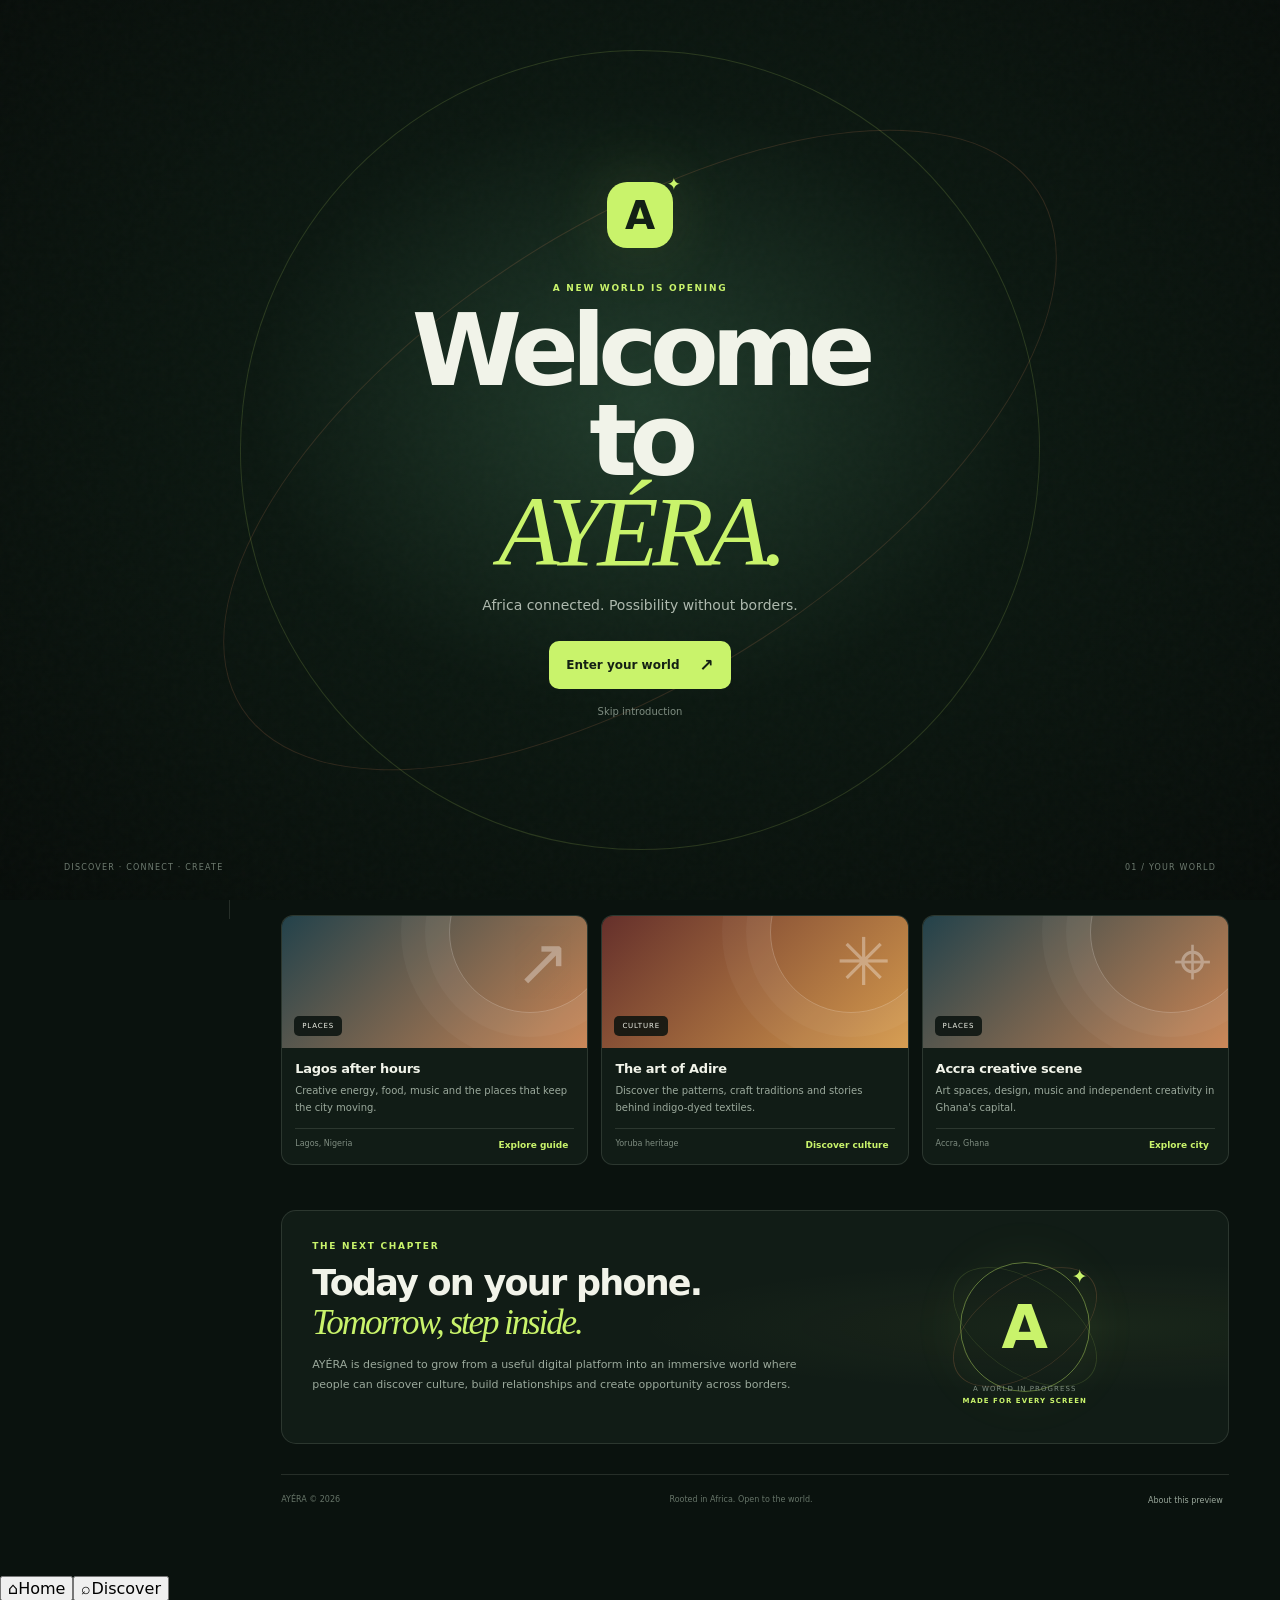
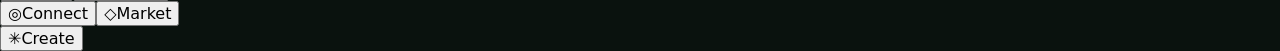
==== commit 4d0ec41c: "Polish the remaining AYÉRA repo files with consistent preview messaging, better safety checks, and a" ====
--- a/index.html
+++ b/index.html
@@ -9,6 +9,8 @@
   <link rel="stylesheet" href="styles.css">
 </head>
 <body>
+  <div class="prototype-banner" role="note">Prototype preview • not a live production portal</div>
+
   <div class="intro" id="intro" aria-label="AYÉRA introduction">
     <div class="intro-grain"></div>
     <div class="intro-content">
@@ -48,33 +50,33 @@
       </header>
       <header class="topbar">
         <div><p class="date-label" id="dateLabel">YOUR WORLD, YOUR WAY</p><p class="topbar-title">Good things start <em>here.</em></p></div>
-        <div class="top-actions"><button class="search-shortcut" id="topSearch">⌕ <span>Search AYÉRA</span><kbd>/</kbd></button><button class="notification-btn" id="notifications" aria-label="Notifications">♧<i></i></button><button class="profile-chip"><span class="profile-avatar">Y</span><span>My space</span><b>⌄</b></button></div>
+        <div class="top-actions"><button class="search-shortcut" id="topSearch">⌕ <span>Search AYÉRA</span><kbd>/</kbd></button><button class="notification-btn" id="notifications" aria-label="Notifications">◎</button></div>
       </header>
 
       <section class="view active-view" id="view-home">
         <section class="welcome-panel">
-          <div class="welcome-copy"><p class="eyebrow"><span class="pulse"></span> YOUR DIGITAL AFRICA</p><h1>One world.<br><em>Many possibilities.</em></h1><p>Discover places, meet people, find opportunities and bring your ideas to life — all in one connected space.</p><div class="welcome-actions"><button class="button button-lime" data-go="discover">Start exploring <span>↗</span></button><button class="button button-glass" data-go="world">Imagine the future <span>◉</span></button></div></div>
-          <div class="welcome-visual" aria-label="Abstract digital globe illustration"><div class="planet-ring ring-1"></div><div class="planet-ring ring-2"></div><div class="planet"><span>AFRICA</span><b>✦</b></div><div class="visual-label label-top">CULTURE <span>✳</span></div><div class="visual-label label-right">CONNECTION <span>◎</span></div><div class="visual-label label-bottom">POSSIBILITY <span>↗</span></div></div>
+          <div class="welcome-copy"><p class="eyebrow"><span class="pulse"></span> YOUR DIGITAL AFRICA</p><h1>One world.<br><em>Many possibilities.</em></h1><p>Discover places, meet people, find opportunities and create something that belongs to the next chapter of Africa.</p><div class="welcome-actions"><button class="button button-lime" data-go="discover">Explore the world <span>↗</span></button><button class="button button-dark" data-go="create">Build something</button></div></div>
+          <div class="welcome-visual" aria-label="Abstract digital globe illustration"><div class="planet-ring ring-1"></div><div class="planet-ring ring-2"></div><div class="planet"><span>AFRICA</span></div></div>
           <div class="welcome-foot"><span>DISCOVER WHAT'S OUT THERE</span><span>01 — 06 <b>● ○ ○ ○ ○ ○</b></span></div>
         </section>
 
         <section class="section-block">
           <div class="section-heading"><div><p class="eyebrow">YOUR STARTING POINT</p><h2>What brings you <em>here?</em></h2></div><p class="muted">Choose a path. The world is yours to explore.</p></div>
           <div class="service-grid">
-            <button class="service-card service-discover" data-go="discover"><span class="service-icon">⌕</span><span class="service-arrow">↗</span><strong>Discover</strong><small>Places, culture, stories and ideas</small><span class="service-bottom">EXPLORE THE CONTINENT <b>→</b></span></button>
-            <button class="service-card service-connect" data-go="connect"><span class="service-icon">◎</span><span class="service-arrow">↗</span><strong>Connect</strong><small>People, communities and shared interests</small><span class="service-bottom">FIND YOUR PEOPLE <b>→</b></span></button>
-            <button class="service-card service-market" data-go="market"><span class="service-icon">◇</span><span class="service-arrow">↗</span><strong>Marketplace</strong><small>Discover African businesses and makers</small><span class="service-bottom">SHOP AND SUPPORT <b>→</b></span></button>
-            <button class="service-card service-create" data-go="create"><span class="service-icon">✳</span><span class="service-arrow">↗</span><strong>Create</strong><small>Share stories, ideas and creative work</small><span class="service-bottom">MAKE SOMETHING <b>→</b></span></button>
+            <button class="service-card service-discover" data-go="discover"><span class="service-icon">⌕</span><span class="service-arrow">↗</span><strong>Discover</strong><small>Places, culture and creative energy.</small></button>
+            <button class="service-card service-connect" data-go="connect"><span class="service-icon">◎</span><span class="service-arrow">↗</span><strong>Connect</strong><small>People, communities and future conversations.</small></button>
+            <button class="service-card service-market" data-go="market"><span class="service-icon">◇</span><span class="service-arrow">↗</span><strong>Marketplace</strong><small>Discover African businesses and makers.</small></button>
+            <button class="service-card service-create" data-go="create"><span class="service-icon">✳</span><span class="service-arrow">↗</span><strong>Create</strong><small>Share stories, ideas and creative work.</small></button>
           </div>
         </section>
 
         <section class="section-block discover-preview" id="featured">
-          <div class="section-heading"><div><p class="eyebrow">HANDPICKED FOR DISCOVERY</p><h2>Explore the <em>extraordinary.</em></h2></div><button class="text-button" data-go="discover">View all discoveries ↗</button></div>
+          <div class="section-heading"><div><p class="eyebrow">HANDPICKED FOR DISCOVERY</p><h2>Explore the <em>extraordinary.</em></h2></div><button class="text-button" data-go="discover">View all</button></div>
           <div class="feature-grid" id="featuredGrid"></div>
         </section>
 
         <section class="future-panel">
-          <div class="future-copy"><p class="eyebrow">THE NEXT CHAPTER</p><h2>Today on your phone.<br><em>Tomorrow, step inside.</em></h2><p>AYÉRA is designed to grow from a useful digital platform into richer interactive spaces — with 3D exploration and compatible VR experiences as future possibilities.</p><button class="button button-glass" data-go="world">Explore the vision <span>↗</span></button></div>
+          <div class="future-copy"><p class="eyebrow">THE NEXT CHAPTER</p><h2>Today on your phone.<br><em>Tomorrow, step inside.</em></h2><p>AYÉRA is designed to grow from a useful digital platform into an immersive world where people can discover culture, build relationships and create opportunity across borders.</p></div>
           <div class="future-art"><div class="future-circle">A<span>✦</span></div><div class="future-caption">A WORLD IN PROGRESS<br><b>MADE FOR EVERY SCREEN</b></div></div>
         </section>
         <footer><span>AYÉRA © 2026</span><span>Rooted in Africa. Open to the world.</span><button id="aboutButton">About this preview</button></footer>
@@ -88,40 +90,40 @@
       </section>
 
       <section class="view" id="view-connect">
-        <div class="page-intro"><p class="eyebrow">PEOPLE & COMMUNITY</p><h1>Good things happen <em>together.</em></h1><p>A future home for shared interests, local communities and meaningful connections.</p></div>
-        <div class="notice-panel"><span class="notice-icon">◎</span><div><strong>Connection is on the roadmap</strong><p>This preview shows the direction. Real profiles, following, chat and community moderation need to be connected before launch.</p></div></div>
-        <div class="community-grid"><article class="community-card"><span>✳</span><p class="eyebrow">CULTURE & CREATIVITY</p><h3>Creative Africa</h3><p>Artists, designers, storytellers and people making things happen.</p><button class="text-button" data-toast="Community spaces are planned for the next build.">Preview community ↗</button></article><article class="community-card"><span>⌖</span><p class="eyebrow">LOCAL DISCOVERY</p><h3>Explore my city</h3><p>Discover neighbourhoods, recommendations and local stories.</p><button class="text-button" data-toast="Location-based communities will need user permission and verified listings.">Preview community ↗</button></article><article class="community-card"><span>↗</span><p class="eyebrow">BUILD & GROW</p><h3>Builders network</h3><p>Meet people who are learning, building businesses and sharing skills.</p><button class="text-button" data-toast="Member profiles and messaging are not connected yet.">Preview community ↗</button></article></div>
+        <div class="page-intro"><p class="eyebrow">PEOPLE & COMMUNITY</p><h1>Good things happen <em>together.</em></h1><p>A future home for shared interests, local communities and meaningful connection.</p></div>
+        <div class="notice-panel"><span class="notice-icon">◎</span><div><strong>Connection is on the roadmap</strong><p>This preview shows the direction. Real profiles, following, chat and community features will be added in a later build.</p></div></div>
+        <div class="community-grid"><article class="community-card"><span>✳</span><p class="eyebrow">CULTURE & CREATIVITY</p><h3>Creative Africa</h3><p>Artists, designers, storytellers and people building culture together.</p></article><article class="community-card"><span>◈</span><p class="eyebrow">THE INVISIBLE NETWORK</p><h3>Local communities</h3><p>Future communities that support shared interests and local discovery.</p></article><article class="community-card"><span>✦</span><p class="eyebrow">MOVEMENT</p><h3>Ideas in motion</h3><p>Conversation, collaboration and exchange across cities and communities.</p></article></div>
       </section>
 
       <section class="view" id="view-market">
         <div class="page-intro"><p class="eyebrow">TRADE & DISCOVER</p><h1>Ideas become <em>opportunity.</em></h1><p>A place to discover African businesses, independent makers and services.</p></div>
-        <div class="market-hero"><div><p class="eyebrow">SUPPORT WHAT'S MADE HERE</p><h2>Meet the makers.<br><em>Find something meaningful.</em></h2><p>Explore a future marketplace built to help people and businesses reach beyond borders.</p></div><div class="market-stamp">MADE<br>WITH<br><b>✦</b><br>MEANING</div></div>
+        <div class="market-hero"><div><p class="eyebrow">SUPPORT WHAT'S MADE HERE</p><h2>Meet the makers.<br><em>Find something meaningful.</em></h2><p>Explore a future marketplace built to help people discover independent goods, services and cultural work from across the continent.</p></div><div class="market-badge">Preview concept</div></div>
         <div class="section-heading compact-heading"><h2>Marketplace <em>categories</em></h2><span class="muted">Concept preview</span></div>
-        <div class="category-grid"><button data-toast="Verified product listings will be added when marketplace services are connected."><span>◈</span><strong>Fashion & craft</strong><small>Textiles, clothing, handmade goods</small><b>↗</b></button><button data-toast="Verified business profiles are not connected yet."><span>▣</span><strong>Digital services</strong><small>Design, technology, professional services</small><b>↗</b></button><button data-toast="Food listings and seller onboarding are future features."><span>✿</span><strong>Food & lifestyle</strong><small>Local products and everyday finds</small><b>↗</b></button><button data-toast="Creator shops need accounts and secure payments before launch."><span>✳</span><strong>Creator shops</strong><small>Work directly from independent creators</small><b>↗</b></button></div>
+        <div class="category-grid"><button data-toast="Verified product listings will be added when marketplace services are connected."><span>◈</span><strong>Fashion & craft</strong><small>Textiles, design and handmade goods.</small></button><button data-toast="Local services and creator work are still being curated for this preview."><span>◎</span><strong>Services</strong><small>Design, media, learning and digital support.</small></button><button data-toast="Future commerce tools will be connected when the next product layer is ready."><span>◇</span><strong>Commerce</strong><small>Independent makers and community-backed products.</small></button></div>
       </section>
 
       <section class="view" id="view-create">
-        <div class="page-intro"><p class="eyebrow">YOUR VOICE, YOUR VISION</p><h1>Make something <em>matter.</em></h1><p>AYÉRA should be a place where African creativity can be seen, shared and discovered.</p></div>
-        <div class="create-grid"><div class="create-main"><span class="create-symbol">✳</span><p class="eyebrow">CREATOR STUDIO · CONCEPT</p><h2>Your next idea deserves <em>a place.</em></h2><p>Plan for stories, short videos, photo essays, local guides and creative portfolios. Publishing will be enabled after accounts, storage and moderation are built.</p><button class="button button-lime" data-toast="Publishing is not active in this prototype. Next step: secure sign-in and media storage.">Plan a creation <span>↗</span></button></div><div class="create-side"><h3>What could you share?</h3><div><span>▧</span><p><strong>Stories & guides</strong><small>Teach people something about your world.</small></p></div><div><span>♫</span><p><strong>Video & sound</strong><small>Bring your voice and perspective.</small></p></div><div><span>✦</span><p><strong>Art & ideas</strong><small>Showcase what you are building.</small></p></div></div></div>
+        <div class="page-intro"><p class="eyebrow">YOUR VOICE, YOUR VISION</p><h1>Make something <em>matter.</em></h1><p>AYÉRA should be a place where African creativity can be seen, shared and sustained.</p></div>
+        <div class="create-grid"><div class="create-main"><span class="create-symbol">✳</span><p class="eyebrow">CREATOR STUDIO · CONCEPT</p><h2>Your next idea deserves <em>a place.</em></h2><p>Whether it is a piece of writing, a product, a visual story or a digital community, AYÉRA envisions a respectful home for creative expression.</p><button class="button button-lime" data-toast="Creator publishing tools are planned for a future build.">Start a concept</button></div><div class="create-side"><article><span>✦</span><h3>Storytelling</h3><p>Document culture, cities and lived experience.</p></article><article><span>◉</span><h3>Media</h3><p>Showcase photography, film, design and original work.</p></article><article><span>↗</span><h3>Growth</h3><p>Build audiences, collaborations and opportunities.</p></article></div></div>
       </section>
 
       <section class="view" id="view-opportunities">
         <div class="page-intro"><p class="eyebrow">LEARN · BUILD · GROW</p><h1>Open doors to <em>what's next.</em></h1><p>A future hub for learning, collaboration and business opportunities.</p></div>
-        <div class="opportunity-grid"><article><span>↗</span><p class="eyebrow">SKILLS</p><h3>Digital skills</h3><p>Find learning paths to build confidence with modern digital tools.</p><button class="text-button" data-toast="Learning links will be curated and verified before publication.">Explore path ↗</button></article><article><span>◎</span><p class="eyebrow">COLLABORATION</p><h3>Find collaborators</h3><p>Connect with people who share your interests and ambitions.</p><button class="text-button" data-go="connect">Find your people ↗</button></article><article><span>◇</span><p class="eyebrow">BUSINESS</p><h3>Grow an idea</h3><p>Discover resources and services that help turn ideas into action.</p><button class="text-button" data-go="market">Explore services ↗</button></article></div>
+        <div class="opportunity-grid"><article><span>↗</span><p class="eyebrow">SKILLS</p><h3>Digital skills</h3><p>Find learning paths to build confidence with modern digital tools.</p><button data-toast="Learning pathways and course listings are planned for the next build.">Explore</button></article><article><span>◎</span><p class="eyebrow">COMMUNITY</p><h3>Shared projects</h3><p>Find collaborators, creative communities and opportunity.</p><button data-toast="Community matching is planned for the next product layer.">Join the conversation</button></article><article><span>✳</span><p class="eyebrow">GROWTH</p><h3>Launch support</h3><p>Support makers, founders and creative teams from start to scale.</p><button data-toast="Business discovery and onboarding tools are still in the roadmap.">See roadmap</button></article></div>
       </section>
 
       <section class="view" id="view-world">
-        <div class="page-intro"><p class="eyebrow">THE LONG-TERM VISION</p><h1>Don't just browse a world.<br><em>Step inside it.</em></h1><p>AYÉRA starts on screens people already own and can evolve into immersive digital spaces over time.</p></div>
-        <div class="world-roadmap"><div class="roadmap-stage active"><span>01</span><div><p class="eyebrow">NOW</p><h3>One connected digital hub</h3><p>Discovery, community concepts, creative tools and services on phones and computers.</p></div><b>IN PROGRESS</b></div><div class="roadmap-stage"><span>02</span><div><p class="eyebrow">NEXT</p><h3>Interactive places</h3><p>Richer maps, explorable locations and selected 3D environments.</p></div><b>PLANNED</b></div><div class="roadmap-stage"><span>03</span><div><p class="eyebrow">FUTURE</p><h3>Immersive AYÉRA</h3><p>Compatible VR/AR experiences where people can meet and explore in shared spaces.</p></div><b>VISION</b></div></div>
-        <div class="notice-panel"><span class="notice-icon">◉</span><div><strong>VR is a direction, not a requirement.</strong><p>People should be able to participate through accessible devices first. Immersive features will depend on real user demand, device compatibility and development resources.</p></div></div>
+        <div class="page-intro"><p class="eyebrow">THE LONG-TERM VISION</p><h1>Don't just browse a world.<br><em>Step inside it.</em></h1><p>AYÉRA starts on screens people already own and can evolve into a richer digital environment over time.</p></div>
+        <div class="world-roadmap"><div class="roadmap-stage active"><span>01</span><div><p class="eyebrow">NOW</p><h3>One connected digital hub</h3><p>Discovery, community concepts, creative tools and digital storytelling.</p></div></div><div class="roadmap-stage"><span>02</span><div><p class="eyebrow">NEXT</p><h3>Verified content and accounts</h3><p>Real creator profiles, trusted listings and secure participation.</p></div></div><div class="roadmap-stage"><span>03</span><div><p class="eyebrow">LATER</p><h3>Immersive experiences</h3><p>3D spaces, spatial discovery and richer participation on compatible devices.</p></div></div></div>
+        <div class="notice-panel"><span class="notice-icon">◉</span><div><strong>VR is a direction, not a requirement.</strong><p>People should be able to participate through accessible devices, mobile screens and lightweight experiences first.</p></div></div>
       </section>
     </main>
 
-    <nav class="mobile-nav" aria-label="Mobile navigation"><button class="active" data-view="home"><span>⌂</span>Home</button><button data-view="discover"><span>⌕</span>Discover</button><button data-view="connect"><span>◎</span>Connect</button><button data-view="market"><span>◇</span>Market</button><button data-view="world"><span>◉</span>World</button></nav>
+    <nav class="mobile-nav" aria-label="Mobile navigation"><button class="active" data-view="home"><span>⌂</span>Home</button><button data-view="discover"><span>⌕</span>Discover</button><button data-view="connect"><span>◎</span>Connect</button><button data-view="market"><span>◇</span>Market</button><button data-view="create"><span>✳</span>Create</button></nav>
   </div>
 
   <div class="toast" id="toast" role="status" aria-live="polite"></div>
-  <dialog id="aboutDialog"><div class="dialog-inner"><button class="dialog-close" id="closeDialog" aria-label="Close">×</button><p class="eyebrow">ABOUT THIS BUILD</p><h2>AYÉRA is a <em>work in progress.</em></h2><p>This is a front-end concept to explore the dashboard direction. Some buttons demonstrate navigation or preview messages; real accounts, messaging, payments, live listings and VR are not connected yet.</p><button class="button button-lime" id="dialogOkay">Got it</button></div></dialog>
+  <dialog id="aboutDialog"><div class="dialog-inner"><button class="dialog-close" id="closeDialog" aria-label="Close">×</button><p class="eyebrow">ABOUT THIS BUILD</p><h2>AYÉRA is a <em>prototype</em> for exploring an African digital world.</h2><p>This concept is meant to demonstrate a direction for discovery, connection, creative work and opportunity — not a live production platform. Verified listings, accounts and community systems are planned for later.</p><button class="button button-lime" id="dialogOkay">Understood</button></div></dialog>
   <script src="app.js"></script>
 </body>
 </html>
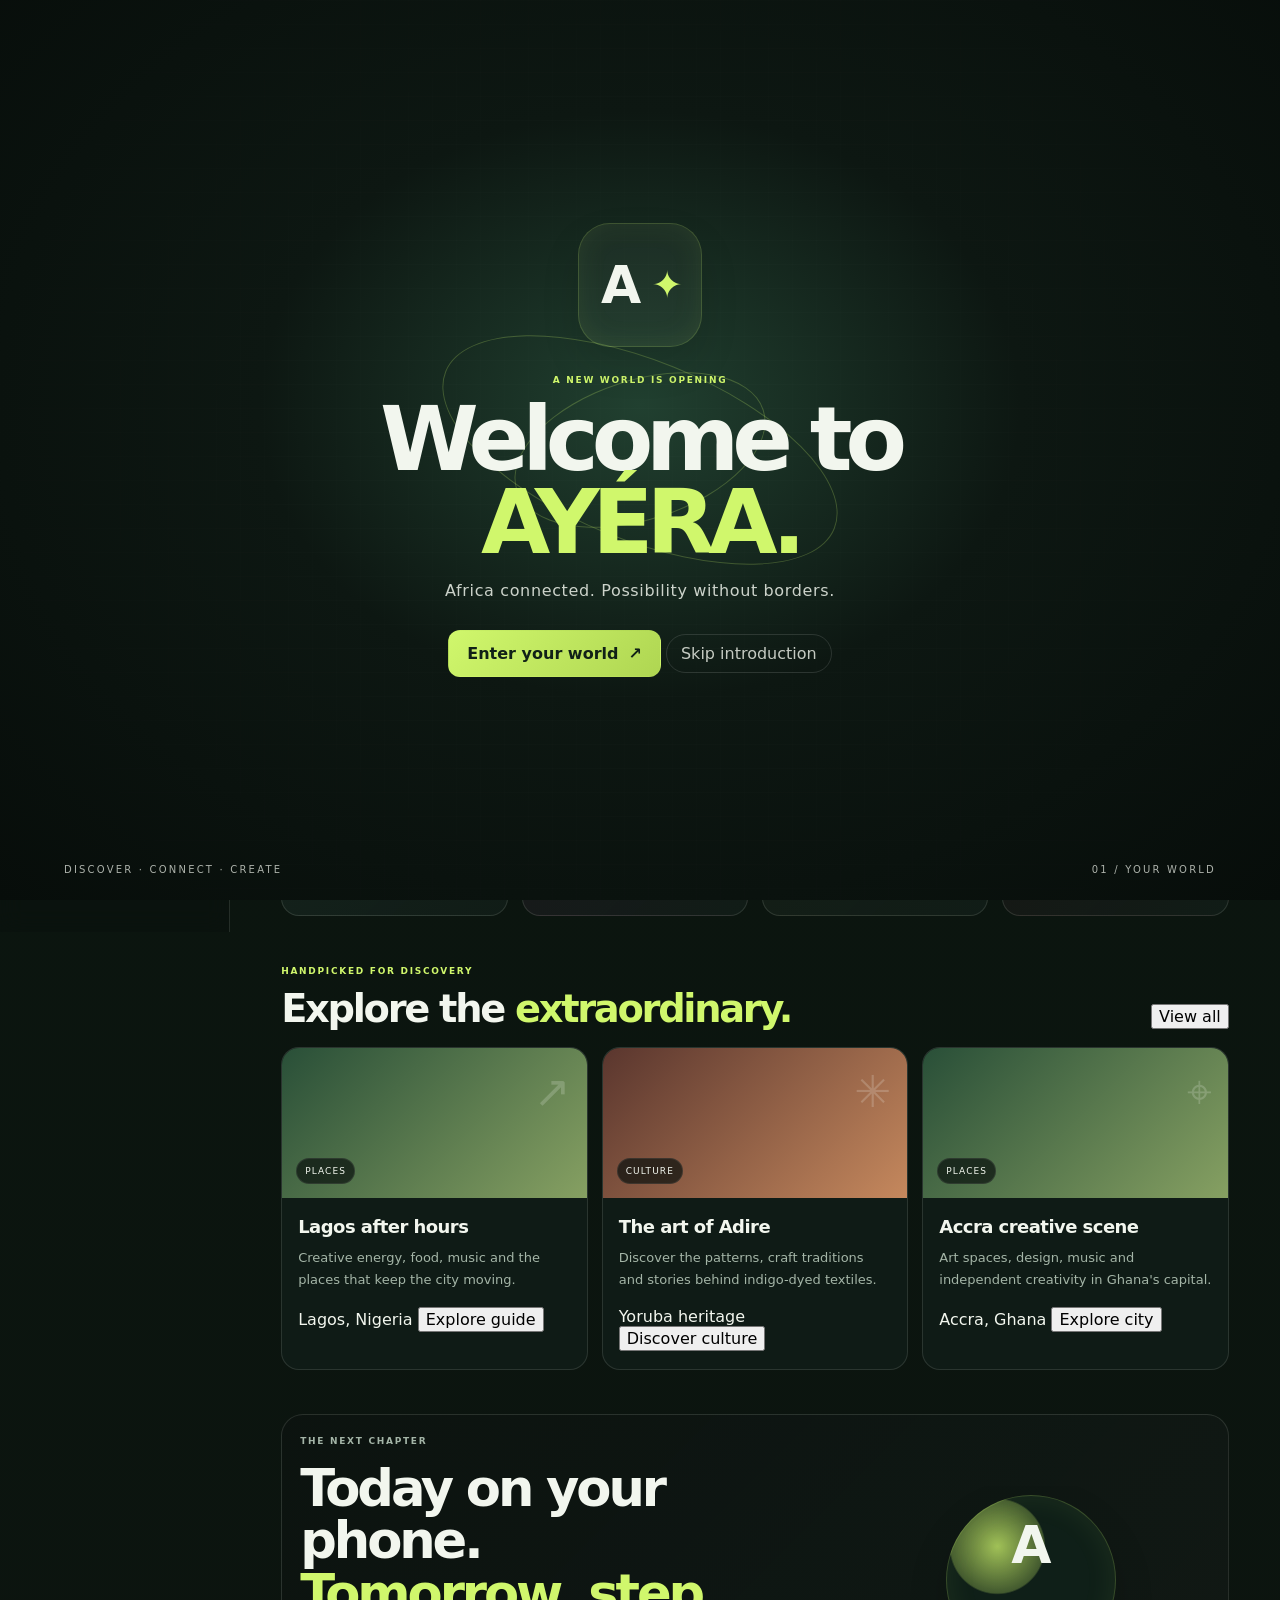
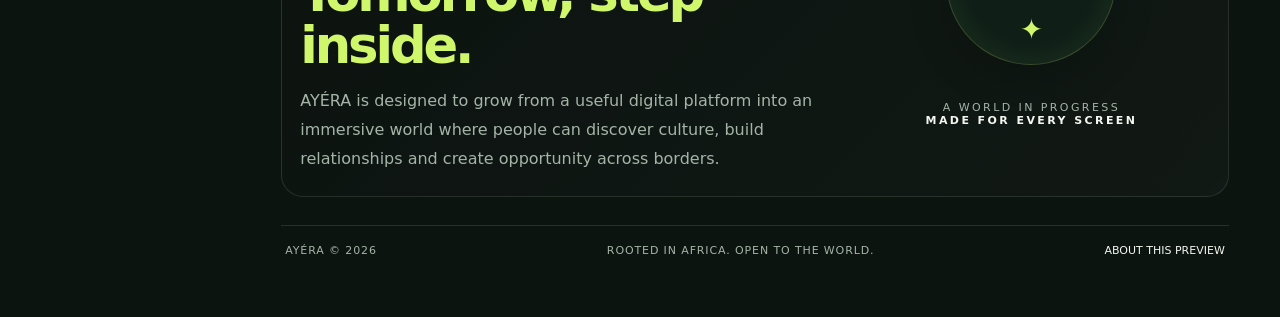
==== commit 0f595ffb: "Give AYÉRA a more premium presentation pass with stronger hierarchy, layered surfaces, cleaner motio" ====
--- a/index.html
+++ b/index.html
@@ -9,7 +9,7 @@
   <link rel="stylesheet" href="styles.css">
 </head>
 <body>
-  <div class="prototype-banner" role="note">Prototype preview • not a live production portal</div>
+  <div class="prototype-banner" role="note">Prototype preview • curated concept experience</div>
 
   <div class="intro" id="intro" aria-label="AYÉRA introduction">
     <div class="intro-grain"></div>
--- a/styles.css
+++ b/styles.css
@@ -1,15 +1,378 @@
-:root{--bg:#0a120e;--panel:#111c16;--panel2:#17251c;--line:rgba(237,246,225,.12);--text:#f1f3e9;--muted:#a3b0a4;--lime:#c9f36b;--orange:#ff9a68;--purple:#b5a3f7;font-family:Inter,ui-sans-serif,system-ui,-apple-system,BlinkMacSystemFont,"Segoe UI",sans-serif}
-*{box-sizing:border-box}html{scroll-behavior:smooth}body{margin:0;background:var(--bg);color:var(--text)}button,input,a{font:inherit}button{cursor:pointer}a{color:inherit;text-decoration:none}button:focus-visible,a:focus-visible,input:focus-visible{outline:2px solid var(--lime);outline-offset:3px}
-.eyebrow{font-size:9px;font-weight:850;letter-spacing:.19em;color:var(--lime);margin:0 0 13px}.muted{color:var(--muted);font-size:12px;line-height:1.7}.button{display:inline-flex;align-items:center;justify-content:center;gap:20px;border-radius:10px;padding:13px 16px;font-size:12px;font-weight:800;border:1px solid transparent}.button span{font-size:17px}.button-lime{background:var(--lime);color:#142014}.button-glass{background:#ffffff09;color:var(--text);border-color:#ffffff25}.button:hover{transform:translateY(-1px)}
-.intro{position:fixed;inset:0;z-index:100;display:flex;align-items:center;justify-content:center;overflow:hidden;background:radial-gradient(ellipse at 50% 45%,#203b2b 0%,#0b1710 43%,#070c09 100%);transition:opacity .8s,visibility .8s}.intro.is-hidden{opacity:0;visibility:hidden;pointer-events:none}.intro-grain{position:absolute;inset:0;opacity:.1;background-image:url("data:image/svg+xml,%3Csvg viewBox='0 0 180 180' xmlns='http://www.w3.org/2000/svg'%3E%3Cfilter id='n'%3E%3CfeTurbulence type='fractalNoise' baseFrequency='.8' numOctaves='4' stitchTiles='stitch'/%3E%3C/filter%3E%3Crect width='100%25' height='100%25' filter='url(%23n)' opacity='.22'/%3E%3C/svg%3E")}.intro-content{position:relative;z-index:2;text-align:center;max-width:620px;padding:30px 20px;animation:rise .9s both}.intro-symbol{position:relative;margin:0 auto 35px;width:66px;height:66px;display:grid;place-items:center;border-radius:20px;background:var(--lime);color:#132015;font-size:39px;font-weight:900;box-shadow:0 0 70px #c9f36b24}.intro-symbol span{position:absolute;font-size:17px;right:-8px;top:-8px;color:var(--lime)}.intro h1{font-size:clamp(52px,9vw,100px);letter-spacing:-.075em;line-height:.9;margin:0 0 20px}.intro h1 em,.welcome-copy h1 em,.section-heading h2 em,.page-intro h1 em,.future-copy h2 em,.market-hero h2 em,.create-main h2 em{font-family:Georgia,serif;font-weight:400;color:var(--lime);letter-spacing:-.06em}.intro-line{color:#aeb9ae;font-size:14px;margin:0 0 28px}.skip-intro{display:block;margin:16px auto 0;background:none;border:0;color:#7e8c80;font-size:10px}.intro-orbit{position:absolute;left:50%;top:50%;border:1px solid #c9f36b28;border-radius:50%;width:min(80vw,800px);height:min(80vw,800px);transform:translate(-50%,-50%) rotate(28deg);pointer-events:none}.orbit-b{width:min(90vw,950px);height:min(42vw,450px);transform:translate(-50%,-50%) rotate(-33deg);border-color:#ff9a6825}.intro-foot{position:absolute;bottom:28px;left:5%;right:5%;display:flex;justify-content:space-between;color:#6e7b70;font-size:8px;letter-spacing:.15em}
-.app{display:grid;grid-template-columns:230px minmax(0,1fr);min-height:100vh;max-width:1600px;margin:auto}.sidebar{position:sticky;top:0;height:100vh;border-right:1px solid var(--line);padding:27px 17px 18px;display:flex;flex-direction:column;background:#0a120e}.brand{display:flex;align-items:center;gap:10px;font-size:13px;font-weight:900;letter-spacing:.17em;margin:0 0 45px 7px}.brand-icon{display:grid;place-items:center;width:34px;height:34px;border-radius:10px;background:var(--lime);color:#152015;font-size:20px;letter-spacing:0}.brand small{display:block;font-size:7px;letter-spacing:.16em;color:#829084;margin-top:4px}.side-label{font-size:8px;color:#6f7e72;letter-spacing:.19em;font-weight:800;padding:0 12px;margin:0 0 10px}.side-link{display:flex;align-items:center;gap:13px;border:0;background:transparent;color:#9aa89b;padding:12px;border-radius:9px;text-align:left;font-size:11px;margin:2px 0}.side-link>span{font-size:19px;width:20px;text-align:center}.side-link.active{background:#c9f36b13;color:var(--lime)}.side-link i{font-style:normal;font-size:7px;background:var(--lime);color:#132015;border-radius:4px;padding:4px 5px;margin-left:auto}.side-link small{font-size:7px;color:#7f8d80;margin-left:auto;letter-spacing:.1em}.side-label-lower{margin-top:30px}.sidebar-bottom{margin-top:auto;border-top:1px solid var(--line);padding-top:17px}.mini-profile{display:flex;align-items:center;gap:9px;padding:0 5px}.profile-avatar{display:grid;place-items:center;width:32px;height:32px;border-radius:50%;background:var(--orange);color:#25170f;font-size:12px;font-weight:900}.mini-profile strong,.mini-profile small{display:block;font-size:10px}.mini-profile small{color:#829084;font-size:9px;margin-top:3px}.mini-profile>span{margin-left:auto;color:#89968a}.sidebar-bottom>p{font-size:10px;color:#8e9b8f;line-height:1.7;margin:20px 7px 0}.sidebar-bottom>p span{color:var(--lime)}
-.main-content{min-width:0;padding:0 clamp(22px,4vw,60px) 50px}.topbar{height:104px;display:flex;align-items:center;justify-content:space-between;border-bottom:1px solid var(--line);gap:20px}.date-label{font-size:8px;letter-spacing:.16em;color:#819082;margin:0 0 8px}.topbar-title{font-size:20px;letter-spacing:-.04em;margin:0;font-weight:750}.topbar-title em{font-family:Georgia,serif;color:var(--lime);font-weight:400}.top-actions{display:flex;align-items:center;gap:10px}.search-shortcut,.notification-btn,.profile-chip{background:#111c16;border:1px solid var(--line);color:var(--muted);border-radius:9px;padding:10px 12px;font-size:11px}.search-shortcut{display:flex;gap:9px;align-items:center}.search-shortcut:first-letter{font-size:18px}.search-shortcut kbd,.large-search kbd{margin-left:15px;color:#7c897d;border:1px solid var(--line);border-radius:4px;padding:2px 5px;font-size:9px}.notification-btn{position:relative;font-size:18px}.notification-btn i{position:absolute;right:8px;top:7px;width:5px;height:5px;background:var(--orange);border-radius:50%}.profile-chip{display:flex;align-items:center;gap:8px;padding:5px 9px;color:var(--text)}.profile-chip .profile-avatar{width:28px;height:28px}.profile-chip span:not(.profile-avatar){font-size:10px}.profile-chip b{color:#849184}.mobile-header{display:none}
-.view{display:none;animation:fadein .3s ease}.view.active-view{display:block}.welcome-panel{position:relative;min-height:360px;display:grid;grid-template-columns:1fr .8fr;align-items:center;gap:15px;margin-top:28px;padding:34px 38px 45px;border:1px solid #c9f36b1b;border-radius:17px;overflow:hidden;background:radial-gradient(ellipse at 75% 48%,#c9f36b10,transparent 38%),linear-gradient(110deg,#14231a,#101a14 72%)}.welcome-copy{position:relative;z-index:2}.pulse{display:inline-block;width:6px;height:6px;border-radius:50%;background:var(--lime);margin-right:7px;box-shadow:0 0 9px var(--lime)}.welcome-copy h1{font-size:clamp(35px,4.3vw,58px);line-height:.99;letter-spacing:-.065em;margin:0 0 16px}.welcome-copy>p:not(.eyebrow){font-size:12px;line-height:1.8;color:#a5b2a5;max-width:390px;margin:0 0 21px}.welcome-actions{display:flex;gap:9px;flex-wrap:wrap}.welcome-visual{height:260px;position:relative;display:grid;place-items:center}.planet{position:relative;z-index:1;width:min(225px,70%);aspect-ratio:1;border-radius:50%;display:grid;place-items:center;background:radial-gradient(circle at 30% 25%,#d7f5a2 0,#7b9f56 12%,#345b40 37%,#172b20 66%,#09110d 72%);box-shadow:inset -22px -20px 42px #050a07,0 0 70px #c9f36b13;transform:rotate(-14deg)}.planet:before,.planet:after{content:"";position:absolute;border:1px solid #c9f36b64;border-radius:50%;width:65%;height:115%;transform:rotate(34deg)}.planet:after{width:115%;height:42%;transform:rotate(-24deg)}.planet span{font-weight:900;letter-spacing:.22em;font-size:13px;transform:rotate(14deg)}.planet b{position:absolute;top:19%;right:17%;color:var(--lime);font-size:20px}.planet-ring{position:absolute;border:1px solid #c9f36b30;border-radius:50%;width:290px;height:130px;transform:rotate(-26deg)}.ring-2{width:330px;height:200px;transform:rotate(49deg);border-color:#ff9a6830}.visual-label{position:absolute;z-index:2;background:#111c16e8;border:1px solid var(--line);padding:8px 10px;border-radius:7px;font-size:7px;letter-spacing:.1em;color:#a9b6a9}.visual-label span{color:var(--lime);margin-left:5px}.label-top{top:5%;left:0}.label-right{right:-4%;top:42%}.label-bottom{bottom:3%;left:16%}.welcome-foot{position:absolute;bottom:17px;left:38px;right:38px;display:flex;justify-content:space-between;color:#68776b;font-size:7px;letter-spacing:.15em}.welcome-foot b{color:var(--lime);letter-spacing:4px;margin-left:8px}
-.section-block{margin-top:43px}.section-heading{display:flex;justify-content:space-between;align-items:end;gap:20px;margin-bottom:19px}.section-heading .eyebrow{margin-bottom:8px}.section-heading h2{font-size:clamp(22px,2.6vw,31px);letter-spacing:-.055em;margin:0}.section-heading h2 em{font-weight:400}.service-grid{display:grid;grid-template-columns:repeat(4,minmax(0,1fr));gap:12px}.service-card{position:relative;display:flex;flex-direction:column;align-items:start;text-align:left;min-height:170px;padding:17px 15px 13px;border:1px solid var(--line);border-radius:12px;background:var(--panel);color:var(--text);overflow:hidden;transition:transform .2s,border-color .2s}.service-card:hover{transform:translateY(-3px);border-color:#c9f36b55}.service-icon{display:grid;place-items:center;width:36px;height:36px;border-radius:10px;background:#c9f36b16;color:var(--lime);font-size:20px;margin-bottom:21px}.service-arrow{position:absolute;right:15px;top:17px;color:#718072}.service-card strong{font-size:14px;margin-bottom:6px}.service-card small{color:#9ba99c;font-size:9px;line-height:1.5;min-height:28px}.service-bottom{display:flex;justify-content:space-between;align-items:center;gap:7px;width:100%;margin-top:auto;padding-top:13px;border-top:1px solid var(--line);font-size:7px;letter-spacing:.1em;color:#849184}.service-bottom b{color:var(--lime);font-size:13px}.service-connect .service-icon{color:#b5a3f7;background:#b5a3f715}.service-market .service-icon{color:var(--orange);background:#ff9a6815}.service-create .service-icon{color:#8cd9d1;background:#8cd9d115}.text-button{border:0;background:transparent;color:var(--lime);font-size:10px;font-weight:800;padding:0;white-space:nowrap}
-.feature-grid{display:grid;grid-template-columns:repeat(3,minmax(0,1fr));gap:13px}.feature-card{border:1px solid var(--line);background:var(--panel);border-radius:12px;overflow:hidden;min-width:0;transition:transform .2s,border-color .2s}.feature-card:hover{transform:translateY(-2px);border-color:#c9f36b55}.feature-art{height:132px;position:relative;display:flex;align-items:end;padding:12px;overflow:hidden;background:linear-gradient(135deg,#244f3a,#b49c62)}.feature-art:before{content:"";position:absolute;right:-24px;top:-65px;width:160px;height:160px;border:1px solid #ffffff38;border-radius:50%;box-shadow:0 0 0 24px #ffffff09,0 0 0 48px #ffffff09}.feature-art:after{content:attr(data-symbol);position:absolute;right:17px;top:8px;font-size:66px;opacity:.34;color:white;font-family:Georgia,serif}.feature-art.city{background:linear-gradient(135deg,#23424b,#c98453)}.feature-art.culture{background:linear-gradient(135deg,#65302b,#d59a4d)}.feature-art.creator{background:linear-gradient(135deg,#3b2c5d,#bd7cab)}.feature-art.story{background:linear-gradient(135deg,#244b43,#88a58a)}.feature-art.opportunity{background:linear-gradient(135deg,#203c62,#68aaa0)}.feature-tag{position:relative;z-index:1;background:#0a120edb;border-radius:5px;padding:6px 8px;font-size:7px;letter-spacing:.12em;text-transform:uppercase}.feature-body{padding:13px}.feature-body h3{font-size:13px;margin:0 0 7px;letter-spacing:-.02em}.feature-body p{font-size:10px;color:#9ba99c;line-height:1.65;margin:0 0 12px;min-height:32px}.feature-foot{display:flex;justify-content:space-between;gap:8px;border-top:1px solid var(--line);padding-top:10px;color:#7f8d81;font-size:8px}.feature-foot button{background:none;border:0;color:var(--lime);font-size:9px;font-weight:800}.future-panel{display:grid;grid-template-columns:1.2fr .8fr;align-items:center;gap:20px;margin-top:45px;padding:30px;border:1px solid var(--line);border-radius:15px;background:radial-gradient(ellipse at 85% 50%,#c9f36b0c,transparent 40%),var(--panel)}.future-copy h2{font-size:clamp(24px,3vw,35px);line-height:1.1;letter-spacing:-.05em;margin:0 0 13px}.future-copy>p:not(.eyebrow){font-size:11px;line-height:1.8;color:#9ba99c;max-width:490px;margin:0 0 18px}.future-art{position:relative;display:grid;place-items:center;min-height:160px}.future-circle{width:130px;height:130px;border:1px solid #c9f36b6b;border-radius:50%;display:grid;place-items:center;color:var(--lime);font-size:60px;font-weight:900;box-shadow:0 0 60px #c9f36b10;position:relative}.future-circle:before,.future-circle:after{content:"";position:absolute;inset:-18px;border:1px solid #c9f36b25;border-radius:50%;transform:rotate(35deg) scaleY(.55)}.future-circle:after{transform:rotate(-35deg) scaleY(.55);border-color:#ff9a6830}.future-circle span{position:absolute;right:1px;top:2px;font-size:19px}.future-caption{position:absolute;bottom:-1px;text-align:center;font-size:7px;line-height:1.8;letter-spacing:.15em;color:#7e8d80}.future-caption b{color:var(--lime)}footer{display:flex;justify-content:space-between;gap:12px;margin-top:30px;padding:20px 0;color:#667468;font-size:8px;border-top:1px solid var(--line)}footer button{background:none;border:0;color:#9aa79b;font-size:8px}
-.page-intro{padding:48px 0 25px}.page-intro h1{font-size:clamp(37px,5vw,62px);line-height:.98;letter-spacing:-.07em;margin:0 0 15px}.page-intro>p:last-child{color:#9eac9f;font-size:12px;line-height:1.8;max-width:540px}.large-search{display:flex;align-items:center;gap:12px;padding:0 15px;height:50px;border:1px solid var(--line);border-radius:10px;background:var(--panel);margin-bottom:15px}.large-search>span{font-size:23px;color:var(--lime)}.large-search input{flex:1;min-width:0;background:transparent;border:0;outline:0;color:var(--text);font-size:12px}.filters{display:flex;gap:8px;overflow:auto;padding:0 0 20px;scrollbar-width:none}.filter{white-space:nowrap;border:1px solid var(--line);border-radius:25px;background:transparent;color:#9ba99c;font-size:9px;padding:8px 12px}.filter.active{border-color:var(--lime);color:var(--lime);background:#c9f36b0d}.full-grid{padding-bottom:35px}.empty-state{text-align:center;color:var(--muted);padding:30px}.notice-panel{display:flex;gap:15px;align-items:start;border:1px solid #c9f36b2b;background:#c9f36b09;padding:20px;border-radius:12px;margin:10px 0 25px}.notice-icon{display:grid;place-items:center;width:38px;height:38px;border-radius:10px;background:#c9f36b16;color:var(--lime);font-size:22px;flex-shrink:0}.notice-panel strong{font-size:13px}.notice-panel p{font-size:11px;line-height:1.8;color:#9ba99c;margin:7px 0 0}.community-grid,.opportunity-grid{display:grid;grid-template-columns:repeat(3,minmax(0,1fr));gap:13px;padding-bottom:40px}.community-card,.opportunity-grid article{border:1px solid var(--line);border-radius:12px;background:var(--panel);padding:20px}.community-card>span,.opportunity-grid article>span{display:grid;place-items:center;width:42px;height:42px;background:#c9f36b12;color:var(--lime);border-radius:12px;font-size:22px;margin-bottom:25px}.community-card .eyebrow,.opportunity-grid .eyebrow{margin-bottom:8px}.community-card h3,.opportunity-grid h3{font-size:17px;margin:0 0 10px}.community-card>p:not(.eyebrow),.opportunity-grid article>p:not(.eyebrow){font-size:11px;line-height:1.8;color:#9ba99c;min-height:57px}.market-hero{display:flex;align-items:center;justify-content:space-between;gap:20px;border:1px solid var(--line);border-radius:14px;padding:28px;background:radial-gradient(ellipse at 85% 20%,#ff9a6818,transparent 40%),var(--panel)}.market-hero h2{font-size:clamp(25px,3.5vw,39px);line-height:1.05;letter-spacing:-.055em;margin:0 0 13px}.market-hero>div:first-child>p:last-child{font-size:11px;line-height:1.8;color:#9ba99c;max-width:440px;margin:0}.market-stamp{width:104px;height:104px;flex-shrink:0;border:1px solid #ff9a6875;border-radius:50%;display:grid;place-content:center;text-align:center;font-size:10px;line-height:1.4;letter-spacing:.1em;transform:rotate(12deg);color:#ffb18a}.market-stamp b{font-size:19px}.compact-heading{margin-top:35px}.category-grid{display:grid;grid-template-columns:repeat(2,minmax(0,1fr));gap:11px;padding-bottom:40px}.category-grid button{position:relative;display:grid;grid-template-columns:42px 1fr auto;grid-template-rows:auto auto;align-items:center;text-align:left;gap:4px 12px;padding:16px;background:var(--panel);border:1px solid var(--line);border-radius:10px;color:var(--text)}.category-grid button>span{grid-row:1/3;display:grid;place-items:center;width:40px;height:40px;border-radius:10px;background:#c9f36b12;color:var(--lime);font-size:20px}.category-grid strong{font-size:12px}.category-grid small{font-size:9px;color:#9ba99c}.category-grid button>b{grid-column:3;grid-row:1/3;color:var(--lime)}.create-grid{display:grid;grid-template-columns:1.2fr .8fr;gap:14px;padding-bottom:40px}.create-main{border:1px solid var(--line);border-radius:14px;padding:28px;background:radial-gradient(ellipse at 85% 20%,#b5a3f713,transparent 40%),var(--panel)}.create-symbol{display:grid;place-items:center;width:49px;height:49px;background:#b5a3f71b;color:var(--purple);font-size:27px;border-radius:13px;margin-bottom:25px}.create-main h2{font-size:clamp(25px,3vw,38px);line-height:1.1;letter-spacing:-.05em;margin:0 0 12px}.create-main>p:not(.eyebrow){font-size:11px;color:#9ba99c;line-height:1.9;max-width:500px;margin-bottom:22px}.create-side{border:1px solid var(--line);border-radius:14px;background:var(--panel);padding:23px}.create-side h3{font-size:14px;margin:0 0 22px}.create-side>div{display:flex;gap:12px;padding:14px 0;border-top:1px solid var(--line)}.create-side>div>span{color:var(--lime);font-size:19px}.create-side p{margin:0}.create-side strong,.create-side small{display:block}.create-side strong{font-size:11px;margin-bottom:5px}.create-side small{font-size:9px;line-height:1.6;color:#9ba99c}.world-roadmap{border:1px solid var(--line);border-radius:14px;background:var(--panel);padding:5px 22px;margin-bottom:22px}.roadmap-stage{display:grid;grid-template-columns:45px 1fr auto;align-items:start;gap:15px;padding:23px 0;border-bottom:1px solid var(--line)}.roadmap-stage:last-child{border-bottom:0}.roadmap-stage>span{display:grid;place-items:center;width:37px;height:37px;border-radius:50%;border:1px solid var(--line);color:#9ba99c;font-size:11px}.roadmap-stage.active>span{background:var(--lime);border-color:var(--lime);color:#152015}.roadmap-stage .eyebrow{margin:0 0 7px}.roadmap-stage h3{font-size:15px;margin:0 0 8px}.roadmap-stage p:not(.eyebrow){font-size:10px;color:#9ba99c;line-height:1.7;margin:0;max-width:520px}.roadmap-stage>b{font-size:7px;letter-spacing:.12em;color:#829084;border:1px solid var(--line);border-radius:5px;padding:6px 7px}.roadmap-stage.active>b{color:var(--lime);border-color:#c9f36b55}
-dialog{border:1px solid var(--line);border-radius:16px;background:#111c16;color:var(--text);max-width:460px;width:calc(100% - 30px);padding:0}dialog::backdrop{background:#000a;backdrop-filter:blur(5px)}.dialog-inner{position:relative;padding:28px}.dialog-close{position:absolute;right:15px;top:12px;border:0;background:transparent;color:#a3b0a4;font-size:24px}.dialog-inner h2{font-size:28px;letter-spacing:-.05em;margin:0 0 12px}.dialog-inner h2 em{color:var(--lime);font-family:Georgia,serif;font-weight:400}.dialog-inner>p:not(.eyebrow){font-size:12px;line-height:1.8;color:#a3b0a4;margin-bottom:20px}.toast{position:fixed;z-index:120;left:50%;bottom:28px;transform:translate(-50%,15px);opacity:0;pointer-events:none;background:var(--lime);color:#152015;font-size:11px;font-weight:800;padding:12px 17px;border-radius:9px;transition:.2s;max-width:90%;text-align:center}.toast.show{opacity:1;transform:translate(-50%,0)}.mobile-menu{display:none}
-@keyframes rise{from{opacity:0;transform:translateY(18px)}to{opacity:1;transform:translateY(0)}}@keyframes fadein{from{opacity:.3;transform:translateY(5px)}to{opacity:1;transform:translateY(0)}}
-@media(max-width:1050px){.app{grid-template-columns:195px minmax(0,1fr)}.sidebar{padding-inline:12px}.main-content{padding-inline:25px}.service-grid{grid-template-columns:repeat(2,minmax(0,1fr))}.welcome-panel{padding:28px}.welcome-foot{left:28px;right:28px}.welcome-visual{transform:scale(.9)}.feature-grid{gap:10px}.feature-art{height:110px}.search-shortcut span{display:none}}
-@media(max-width:760px){.app{display:block;padding-bottom:76px}.sidebar{position:fixed;z-index:50;top:0;bottom:0;left:0;width:250px;height:100dvh;transform:translateX(-102%);transition:transform .25s;box-shadow:20px 0 50px #0008}.sidebar.mobile-open{transform:translateX(0)}.mobile-header{height:65px;display:flex;align-items:center;justify-content:space-between;border-bottom:1px solid var(--line)}.mobile-header .brand{margin:0}.mobile-menu{display:block;background:var(--panel);border:1px solid var(--line);color:var(--text);border-radius:8px;padding:8px 11px}.topbar{height:78px}.topbar-title{font-size:17px}.date-label{font-size:7px}.top-actions{gap:6px}.search-shortcut{padding:9px}.search-shortcut kbd,.profile-chip span:not(.profile-avatar),.profile-chip b{display:none}.notification-btn{padding:8px}.profile-chip{padding:4px}.main-content{padding:0 16px 35px}.welcome-panel{grid-template-columns:1fr;padding:25px 21px 44px;margin-top:17px}.welcome-copy h1{font-size:42px}.welcome-copy>p:not(.eyebrow){max-width:430px}.welcome-visual{height:205px;margin-top:10px;transform:none}.planet{width:165px}.planet-ring{width:230px;height:100px}.ring-2{width:260px;height:155px}.label-top{left:5%;top:3%}.label-right{right:0;top:42%}.label-bottom{left:13%;bottom:0}.welcome-foot{left:21px;right:21px;font-size:6px}.section-block{margin-top:33px}.section-heading{align-items:start}.section-heading .muted{display:none}.service-grid{gap:9px}.service-card{min-height:155px;padding:13px}.service-icon{margin-bottom:16px}.service-card strong{font-size:13px}.service-card small{font-size:9px}.service-bottom{font-size:6px}.feature-grid{grid-template-columns:repeat(2,minmax(0,1fr))}.feature-art{height:105px}.feature-body{padding:11px}.feature-body h3{font-size:12px}.feature-body p{font-size:9px}.feature-foot{font-size:7px}.future-panel{grid-template-columns:1fr;padding:23px;margin-top:35px}.future-art{min-height:145px}.future-copy h2{font-size:29px}.mobile-nav{position:fixed;z-index:45;left:0;right:0;bottom:0;display:flex;justify-content:space-around;align-items:center;padding:9px 7px calc(9px + env(safe-area-inset-bottom));background:#0a120ef2;backdrop-filter:blur(18px);border-top:1px solid var(--line)}.mobile-nav button{display:flex;flex-direction:column;align-items:center;gap:4px;border:0;background:transparent;color:#829084;font-size:8px;min-width:43px}.mobile-nav button span{font-size:19px}.mobile-nav button.active{color:var(--lime)}footer{font-size:7px}.page-intro{padding:34px 0 20px}.page-intro h1{font-size:42px}.page-intro>p:last-child{font-size:11px}.community-grid,.opportunity-grid{grid-template-columns:1fr}.community-card>p:not(.eyebrow),.opportunity-grid article>p:not(.eyebrow){min-height:0}.market-hero{padding:21px}.market-stamp{width:78px;height:78px;font-size:8px}.category-grid{grid-template-columns:1fr}.create-grid{grid-template-columns:1fr}.roadmap-stage{grid-template-columns:37px 1fr;gap:12px}.roadmap-stage>b{grid-column:2;justify-self:start}.notice-panel{padding:15px}.full-grid{padding-bottom:20px}}
-@media(max-width:390px){.topbar-title{font-size:15px}.top-actions{gap:4px}.search-shortcut{font-size:14px}.welcome-copy h1{font-size:37px}.welcome-actions .button{padding:11px;font-size:10px}.service-card{min-height:165px}.service-bottom{letter-spacing:.02em}.feature-grid{grid-template-columns:1fr}.feature-art{height:140px}.welcome-foot span:last-child{display:none}}
+:root {
+  --bg: #08130f;
+  --bg-2: #0d1b16;
+  --panel: rgba(18, 28, 23, 0.9);
+  --panel-strong: #111d18;
+  --panel-alt: #15251e;
+  --line: rgba(238, 246, 229, 0.12);
+  --line-strong: rgba(200, 241, 105, 0.32);
+  --text: #f2f6ee;
+  --muted: #a4b5a7;
+  --lime: #d0f76c;
+  --lime-strong: #bfe65d;
+  --orange: #ff9d6d;
+  --purple: #b8abff;
+  --shadow: 0 22px 45px rgba(0, 0, 0, 0.32);
+  font-family: Inter, ui-sans-serif, system-ui, -apple-system, BlinkMacSystemFont, "Segoe UI", sans-serif;
+}
+
+* { box-sizing: border-box; }
+html { scroll-behavior: smooth; }
+body {
+  margin: 0;
+  min-height: 100vh;
+  background: radial-gradient(circle at top, rgba(35, 65, 48, 0.52), transparent 28%),
+              linear-gradient(180deg, var(--bg) 0%, #0b150f 42%, #0c140f 100%);
+  color: var(--text);
+  -webkit-font-smoothing: antialiased;
+  text-rendering: optimizeLegibility;
+}
+button, input, a { font: inherit; }
+button { cursor: pointer; }
+a { color: inherit; text-decoration: none; }
+img { max-width: 100%; display: block; }
+
+.prototype-banner {
+  position: sticky;
+  top: 0;
+  z-index: 30;
+  padding: 10px 16px;
+  text-align: center;
+  background: rgba(10, 16, 14, 0.8);
+  border-bottom: 1px solid rgba(200, 241, 105, 0.3);
+  backdrop-filter: blur(18px);
+  color: var(--lime);
+  font-size: 10px;
+  font-weight: 800;
+  letter-spacing: 0.18em;
+  text-transform: uppercase;
+}
+
+.eyebrow {
+  font-size: 9px;
+  font-weight: 850;
+  letter-spacing: .19em;
+  color: var(--lime);
+  margin: 0 0 13px;
+  text-transform: uppercase;
+}
+.muted { color: var(--muted); font-size: 12px; line-height: 1.7; }
+.button {
+  display: inline-flex; align-items: center; justify-content: center; gap: 10px;
+  border: 1px solid transparent; border-radius: 12px; padding: 13px 18px; font-weight: 800;
+  transition: transform .2s ease, box-shadow .2s ease, border-color .2s ease;
+}
+.button:hover, .service-card:hover, .feature-card:hover, .community-card:hover, .category-grid button:hover, .opportunity-grid article:hover, .create-side article:hover, .roadmap-stage:hover {
+  transform: translateY(-2px);
+  box-shadow: 0 18px 35px rgba(0,0,0,.22);
+}
+.button-lime { background: linear-gradient(135deg, var(--lime) 0%, #afd652 100%); color: #112117; }
+.button-dark { background: rgba(255,255,255,0.04); border-color: var(--line); color: var(--text); }
+
+.intro {
+  position: fixed; inset: 0; z-index: 100;
+  display: flex; align-items: center; justify-content: center; overflow: hidden;
+  background: radial-gradient(ellipse at 50% 45%, #214030 0%, #0d1712 42%, #070d0a 100%);
+  transition: opacity .4s ease, visibility .4s ease;
+}
+.intro.is-hidden { opacity: 0; visibility: hidden; pointer-events: none; }
+.intro-grain {
+  position: absolute; inset: 0;
+  background-image: linear-gradient(rgba(255,255,255,.03) 1px, transparent 1px), linear-gradient(90deg, rgba(255,255,255,.02) 1px, transparent 1px);
+  background-size: 24px 24px;
+  mask-image: radial-gradient(circle at center, black 35%, transparent 100%);
+  opacity: .35;
+}
+.intro-content { position: relative; z-index: 1; text-align: center; max-width: 620px; padding: 32px 22px; }
+.intro-symbol {
+  display: inline-flex; align-items: center; justify-content: center; gap: 14px;
+  width: 124px; height: 124px; margin: 0 auto 28px; border-radius: 32px; position: relative;
+  background: rgba(255,255,255,0.03); border: 1px solid rgba(200,241,105,0.2);
+  box-shadow: inset 0 0 30px rgba(200,241,105,.08), 0 18px 38px rgba(0,0,0,.12);
+  font-size: 52px; font-weight: 800; letter-spacing: -.08em;
+}
+.intro-symbol span { color: var(--lime); font-size: 38px; }
+.intro h1 { margin: 0 0 18px; font-size: clamp(52px, 7vw, 90px); line-height: .92; letter-spacing: -.08em; }
+.intro h1 em { color: var(--lime); font-style: normal; }
+.intro-line { color: rgba(242,246,238,.83); font-size: 16px; letter-spacing: .04em; }
+.skip-intro { margin-top: 18px; border: 1px solid rgba(255,255,255,.12); background: transparent; color: rgba(242,246,238,.8); border-radius: 999px; padding: 9px 14px; }
+.intro-orbit {
+  position: absolute; width: min(46vw, 420px); height: min(22vw, 180px); border: 1px solid rgba(200,241,105,.24); border-radius: 50%;
+  animation: floatOrbit 16s ease-in-out infinite alternate;
+}
+.orbit-a { transform: rotate(22deg); }
+.orbit-b { width: min(30vw, 260px); height: min(16vw, 140px); transform: rotate(-18deg); }
+.intro-foot { position: absolute; left: 0; right: 0; bottom: 25px; display: flex; justify-content: space-between; padding: 0 5vw; color: rgba(242,246,238,.7); font-size: 10px; letter-spacing: .22em; text-transform: uppercase; }
+
+.app {
+  display: grid; grid-template-columns: 230px minmax(0, 1fr);
+  min-height: 100vh; max-width: 1600px; margin: auto; position: relative;
+}
+.sidebar {
+  position: sticky; top: 0; height: 100vh; padding: 28px 16px 18px; border-right: 1px solid var(--line);
+  background: rgba(11, 18, 15, 0.72); backdrop-filter: blur(12px);
+}
+.brand { display: flex; align-items: center; gap: 12px; color: var(--text); }
+.brand-icon {
+  display: grid; place-items: center; width: 32px; height: 32px; border-radius: 11px;
+  background: linear-gradient(135deg, var(--lime) 0%, var(--lime-strong) 100%); color: #122117; font-weight: 900;
+}
+.brand span { display: inline-flex; flex-direction: column; }
+.brand small { color: var(--muted); font-size: 8px; letter-spacing: .12em; }
+.side-label { margin: 26px 0 12px; color: rgba(242,246,238,.52); font-size: 9px; letter-spacing: .2em; text-transform: uppercase; }
+.side-label-lower { margin-top: 28px; }
+.side-link {
+  width: 100%; display: flex; align-items: center; gap: 10px; margin-bottom: 8px; padding: 10px 10px 10px 12px;
+  border: 1px solid transparent; border-radius: 12px; background: transparent; color: var(--text); text-align: left;
+  transition: border-color .2s ease, background .2s ease, transform .2s ease;
+}
+.side-link span { font-size: 18px; }
+.side-link i { font-style: normal; color: var(--lime); font-size: 9px; margin-left: auto; }
+.side-link small { font-size: 9px; color: var(--muted); margin-left: auto; }
+.side-link.active {
+  background: linear-gradient(135deg, rgba(200,241,105,.12), rgba(255,255,255,.02));
+  border-color: rgba(200,241,105,.2);
+}
+.sidebar-bottom {
+  margin-top: 38px; padding-top: 18px; border-top: 1px solid var(--line);
+}
+.mini-profile {
+  display: grid; grid-template-columns: 38px 1fr auto; align-items: center; gap: 10px; padding: 6px 0 10px;
+}
+.profile-avatar {
+  display: grid; place-items: center; width: 38px; height: 38px; border-radius: 12px; background: linear-gradient(135deg, var(--orange), #d77d4d); color: #1a140d; font-weight: 800;
+}
+.mini-profile strong { font-size: 13px; }
+.mini-profile small { display: block; color: var(--muted); font-size: 9px; }
+.sidebar-bottom p { color: var(--muted); font-size: 12px; line-height: 1.7; margin: 10px 0 0; }
+.sidebar-bottom p span { color: var(--text); }
+
+.main-content { min-width: 0; padding: 0 clamp(22px, 4vw, 60px) 60px; }
+.topbar {
+  height: 104px; display: flex; align-items: center; justify-content: space-between; gap: 20px; border-bottom: 1px solid var(--line);
+}
+.date-label { margin: 0; color: var(--muted); font-size: 10px; letter-spacing: .2em; text-transform: uppercase; }
+.topbar-title { margin: 6px 0 0; font-size: clamp(20px, 2vw, 30px); letter-spacing: -.05em; }
+.topbar-title em { color: var(--lime); font-style: normal; }
+.top-actions { display: flex; align-items: center; gap: 12px; }
+.search-shortcut, .notification-btn {
+  display: inline-flex; align-items: center; gap: 8px; padding: 10px 14px; border-radius: 999px; border: 1px solid var(--line); background: rgba(255,255,255,.02); color: var(--text);
+}
+.search-shortcut span { color: var(--muted); }
+.search-shortcut kbd, .large-search kbd {
+  display: inline-block; min-width: 20px; padding: 4px 6px; border: 1px solid var(--line); border-radius: 8px; background: rgba(255,255,255,.02); color: var(--muted); font-size: 9px; text-align: center;
+}
+
+.view { display: none; animation: fadeIn .35s ease; }
+.view.active-view { display: block; }
+.welcome-panel {
+  position: relative; margin-top: 26px; min-height: 360px; display: grid; grid-template-columns: 1fr .8fr; align-items: center; gap: 14px;
+  padding: 20px 20px 10px; border: 1px solid var(--line); border-radius: 24px; background: linear-gradient(135deg, rgba(18,30,25,0.82), rgba(17,27,24,0.88));
+  box-shadow: var(--shadow);
+}
+.welcome-copy { position: relative; z-index: 1; }
+.welcome-copy h1 { margin: 0 0 18px; font-size: clamp(48px, 5vw, 78px); line-height: .92; letter-spacing: -.08em; }
+.welcome-copy h1 em { color: var(--lime); font-style: normal; }
+.welcome-copy p { max-width: 600px; color: var(--muted); line-height: 1.8; font-size: 15px; }
+.welcome-actions { display: flex; flex-wrap: wrap; gap: 12px; margin-top: 20px; }
+.welcome-visual { position: relative; min-height: 280px; display: grid; place-items: center; }
+.planet {
+  position: relative; width: min(260px, 55vw); aspect-ratio: 1; border-radius: 50%; display: grid; place-items: center;
+  background: radial-gradient(circle at 32% 27%, #f3f7d3 0%, #c0d46c 12%, #3d6749 36%, #162b2d 72%, #0d1713 100%);
+  border: 1px solid rgba(200,241,105,.22); box-shadow: inset 0 0 40px rgba(255,255,255,.08), 0 30px 48px rgba(0,0,0,.28);
+}
+.planet::before, .planet::after { content: ""; position: absolute; inset: 18%; border: 1px solid rgba(200,241,105,.26); border-radius: 50%; }
+.planet::after { inset: -11%; border-color: rgba(200,241,105,.14); }
+.planet span { font-size: 14px; letter-spacing: .4em; font-weight: 900; transform: rotate(17deg); color: rgba(242,246,238,.82); }
+.planet-ring {
+  position: absolute; border-radius: 50%; border: 1px solid rgba(200,241,105,.18);
+  transform: rotate(16deg);
+}
+.ring-1 { width: 300px; height: 170px; }
+.ring-2 { width: 350px; height: 220px; transform: rotate(-22deg); border-color: rgba(255,157,109,.24); }
+.welcome-foot {
+  grid-column: 1 / -1; display: flex; align-items: center; justify-content: space-between; gap: 20px; padding-top: 16px; border-top: 1px solid var(--line);
+  color: var(--muted); font-size: 10px; letter-spacing: .15em; text-transform: uppercase;
+}
+.welcome-foot b { color: var(--lime); font-weight: 800; }
+
+.section-block { margin-top: 44px; }
+.section-heading {
+  display: flex; align-items: end; justify-content: space-between; gap: 20px; margin-bottom: 18px;
+}
+.section-heading h2 { margin: 0; font-size: clamp(27px, 3vw, 44px); line-height: 1.05; letter-spacing: -.06em; }
+.section-heading h2 em { font-style: normal; color: var(--lime); }
+
+.service-grid {
+  display: grid; grid-template-columns: repeat(4, minmax(0, 1fr)); gap: 14px;
+}
+.service-card {
+  position: relative; display: flex; flex-direction: column; align-items: flex-start; min-height: 172px; padding: 18px 16px 16px; border: 1px solid var(--line); border-radius: 18px; background: rgba(17,29,24,.82); text-align: left; overflow: hidden; transition: transform .2s ease, border-color .2s ease, box-shadow .2s ease;
+}
+.service-card::before { content: ""; position: absolute; inset: 0 0 auto 0; height: 4px; background: linear-gradient(90deg, var(--lime), rgba(200,241,105,0)); }
+.service-card.service-discover { background: linear-gradient(135deg, rgba(26,41,34,.78), rgba(17,29,24,.9)); }
+.service-card.service-connect { background: linear-gradient(135deg, rgba(34,26,33,.78), rgba(17,29,24,.9)); }
+.service-card.service-market { background: linear-gradient(135deg, rgba(26,35,25,.78), rgba(17,29,24,.9)); }
+.service-card.service-create { background: linear-gradient(135deg, rgba(30,23,22,.78), rgba(17,29,24,.9)); }
+.service-icon { display: grid; place-items: center; width: 42px; height: 42px; border-radius: 12px; background: rgba(255,255,255,.04); border: 1px solid var(--line); font-size: 22px; }
+.service-arrow { margin-left: auto; font-size: 18px; color: var(--lime); }
+.service-card strong { margin-top: 26px; font-size: 18px; letter-spacing: -.04em; }
+.service-card small { margin-top: 10px; color: var(--muted); line-height: 1.6; }
+
+.discover-preview { padding-top: 6px; }
+.feature-grid { display: grid; grid-template-columns: repeat(3, minmax(0, 1fr)); gap: 14px; }
+.feature-card {
+  border: 1px solid var(--line); background: rgba(17,29,24,.85); border-radius: 18px; overflow: hidden; transition: transform .2s ease, border-color .2s ease, box-shadow .2s ease;
+}
+.feature-art {
+  position: relative; display: flex; align-items: flex-end; padding: 14px; min-height: 150px; overflow: hidden; background: linear-gradient(135deg, #294f38, #7d8e52);
+}
+.feature-art::before { content: attr(data-symbol); position: absolute; right: 16px; top: 18px; font-size: 44px; opacity: .2; }
+.feature-art.city { background: linear-gradient(135deg, #294f38, #86a062); }
+.feature-art.culture { background: linear-gradient(135deg, #5a362e, #c5885d); }
+.feature-art.creator { background: linear-gradient(135deg, #1d3551, #76a0b8); }
+.feature-art.story { background: linear-gradient(135deg, #243d5a, #8b7bb6); }
+.feature-art.opportunity { background: linear-gradient(135deg, #34533e, #a6c86c); }
+.feature-tag { position: relative; z-index: 1; display: inline-block; padding: 7px 8px; border-radius: 999px; background: rgba(9,16,13,.7); border: 1px solid rgba(255,255,255,.08); font-size: 9px; letter-spacing: .12em; text-transform: uppercase; }
+.feature-body { padding: 18px 16px 18px; }
+.feature-body h3 { margin: 0 0 10px; font-size: 18px; letter-spacing: -.03em; }
+.feature-body p { margin: 0 0 16px; color: var(--muted); line-height: 1.7; font-size: 13px; }
+.feature-meta { display: flex; align-items: center; justify-content: space-between; gap: 12px; color: var(--muted); font-size: 11px; }
+.feature-meta button {
+  border: 1px solid var(--line); border-radius: 999px; background: rgba(255,255,255,.02); color: var(--text); padding: 7px 10px;
+}
+
+.future-panel {
+  display: grid; grid-template-columns: 1.2fr .8fr; align-items: center; gap: 18px; margin-top: 44px; padding: 18px 18px 6px;
+  border: 1px solid var(--line); border-radius: 22px; background: linear-gradient(135deg, rgba(12, 19, 16, 0.9), rgba(19, 27, 23, 0.8));
+}
+.future-copy h2 { margin: 0 0 12px; font-size: clamp(35px, 4vw, 54px); line-height: 1.02; letter-spacing: -.06em; }
+.future-copy h2 em { color: var(--lime); font-style: normal; }
+.future-copy p { color: var(--muted); max-width: 620px; line-height: 1.8; }
+.future-art {
+  display: grid; place-items: center; min-height: 250px; position: relative; overflow: hidden;
+}
+.future-circle {
+  position: relative; display: grid; place-items: center; width: 170px; height: 170px; border-radius: 50%; background: radial-gradient(circle at 30% 30%, rgba(209,247,108,.75), rgba(200,241,105,.28) 28%, rgba(0,0,0,0) 29%), #0f1f18; border: 1px solid rgba(200,241,105,.22);
+  box-shadow: inset 0 0 30px rgba(200,241,105,.08), 0 18px 38px rgba(0,0,0,.18);
+  font-size: 52px; font-weight: 700;
+}
+.future-circle span { color: var(--lime); font-size: 28px; }
+.future-caption { margin-top: 18px; color: var(--muted); font-size: 11px; letter-spacing: .22em; text-transform: uppercase; text-align: center; }
+.future-caption b { color: var(--text); }
+footer {
+  display: flex; align-items: center; justify-content: space-between; gap: 14px; margin-top: 28px; padding: 18px 4px 0; color: var(--muted); font-size: 11px; letter-spacing: .08em; text-transform: uppercase;
+  border-top: 1px solid var(--line);
+}
+footer button { border: none; background: transparent; padding: 0; color: var(--text); text-transform: uppercase; }
+
+.page-intro { padding: 48px 0 25px; }
+.page-intro h1 { margin: 0 0 15px; font-size: clamp(37px, 5vw, 62px); line-height: .98; letter-spacing: -.07em; }
+.page-intro h1 em { color: var(--lime); font-style: normal; }
+.page-intro > p:last-child { color: var(--muted); font-size: 12px; line-height: 1.8; }
+.large-search {
+  display: flex; align-items: center; gap: 12px; padding: 0 16px; height: 58px; border: 1px solid var(--line); border-radius: 16px; background: rgba(17,29,24,.82);
+}
+.large-search input { flex: 1; background: transparent; border: none; outline: none; color: var(--text); font-size: 16px; }
+.large-search input::placeholder { color: var(--muted); }
+.filters { display: flex; gap: 10px; flex-wrap: wrap; margin-top: 18px; }
+.filter {
+  padding: 9px 13px; border: 1px solid var(--line); border-radius: 999px; background: rgba(255,255,255,.02); color: var(--muted); transition: border-color .2s ease, background .2s ease;
+}
+.filter.active { background: rgba(200,241,105,.12); border-color: rgba(200,241,105,.32); color: var(--text); }
+.empty-state { margin-top: 20px; color: var(--muted); padding: 16px 0; }
+
+.notice-panel,
+.market-hero,
+.create-grid,
+.opportunity-grid,
+.world-roadmap,
+.community-grid,
+.category-grid {
+  border: 1px solid var(--line); border-radius: 18px; background: rgba(17,29,24,.82);
+}
+.notice-panel { display: flex; align-items: center; gap: 14px; padding: 16px 18px; }
+.notice-icon { display: grid; place-items: center; width: 42px; height: 42px; border-radius: 12px; background: rgba(200,241,105,.12); color: var(--lime); border: 1px solid rgba(200,241,105,.24); }
+.notice-panel strong { display: block; margin-bottom: 8px; }
+.notice-panel p { margin: 0; color: var(--muted); line-height: 1.7; }
+
+.community-grid, .category-grid, .opportunity-grid { display: grid; grid-template-columns: repeat(3, minmax(0, 1fr)); gap: 14px; margin-top: 18px; }
+.community-card, .category-grid button, .opportunity-grid article, .create-side article {
+  padding: 18px; border: 1px solid var(--line); border-radius: 18px; background: rgba(17,29,24,.82); text-align: left; transition: transform .2s ease, border-color .2s ease, box-shadow .2s ease;
+}
+.community-card span, .create-side article span, .opportunity-grid article span { display: inline-grid; place-items: center; width: 38px; height: 38px; border-radius: 12px; background: rgba(200,241,105,.08); border: 1px solid rgba(200,241,105,.18); color: var(--lime); }
+.community-card h3, .opportunity-grid article h3, .create-side article h3 { margin: 16px 0 12px; }
+.community-card p, .opportunity-grid article p, .create-side article p { margin: 0; color: var(--muted); line-height: 1.7; }
+.category-grid button { width: 100%; }
+.category-grid button span { display: block; font-size: 22px; margin-bottom: 10px; }
+.category-grid button strong { display: block; margin-bottom: 8px; }
+.category-grid button small { color: var(--muted); line-height: 1.6; }
+
+.market-hero { display: flex; align-items: center; justify-content: space-between; gap: 16px; padding: 22px 20px; }
+.market-hero h2 { margin: 0 0 12px; font-size: clamp(26px, 3vw, 46px); line-height: 1.03; letter-spacing: -.06em; }
+.market-hero h2 em { font-style: normal; color: var(--lime); }
+.market-hero p { margin: 0; color: var(--muted); line-height: 1.8; }
+.market-badge { padding: 10px 12px; border-radius: 999px; border: 1px solid rgba(200,241,105,.24); background: rgba(200,241,105,.08); color: var(--lime); font-size: 10px; letter-spacing: .18em; text-transform: uppercase; }
+
+.create-grid { display: grid; grid-template-columns: 1.4fr .9fr; gap: 16px; padding: 18px; }
+.create-main { padding: 18px; border-radius: 16px; background: linear-gradient(135deg, rgba(29,43,34,.82), rgba(17,29,24,.9)); }
+.create-main .eyebrow { margin-bottom: 12px; }
+.create-main h2 { margin: 0 0 12px; font-size: clamp(32px, 4vw, 48px); letter-spacing: -.06em; line-height: 1.02; }
+.create-main h2 em { color: var(--lime); font-style: normal; }
+.create-main p { margin: 0 0 18px; color: var(--muted); line-height: 1.8; }
+.create-symbol { display: inline-grid; place-items: center; width: 44px; height: 44px; border-radius: 14px; background: rgba(200,241,105,.1); border: 1px solid rgba(200,241,105,.18); color: var(--lime); font-size: 22px; }
+.create-side { display: grid; gap: 12px; }
+
+.opportunity-grid article { padding: 18px; }
+.opportunity-grid article button { margin-top: 18px; width: 100%; border: 1px solid var(--line); background: rgba(255,255,255,.02); color: var(--text); border-radius: 12px; padding: 10px 14px; }
+
+.world-roadmap { display: grid; gap: 12px; padding: 18px; margin-top: 20px; }
+.roadmap-stage {
+  display: grid; grid-template-columns: 60px 1fr; gap: 16px; align-items: start; padding: 18px; border: 1px solid var(--line); border-radius: 16px; background: rgba(255,255,255,.02);
+}
+.roadmap-stage span { display: grid; place-items: center; width: 52px; height: 52px; border-radius: 16px; background: rgba(200,241,105,.1); border: 1px solid rgba(200,241,105,.2); color: var(--lime); font-weight: 800; }
+.roadmap-stage.active { border-color: rgba(200,241,105,.24); background: rgba(200,241,105,.04); }
+.roadmap-stage h3 { margin: 0 0 8px; }
+.roadmap-stage p { margin: 0; color: var(--muted); line-height: 1.7; }
+
+.mobile-header { display: none; }
+.mobile-nav { display: none; }
+
+@keyframes fadeIn { from { opacity: .3; transform: translateY(6px); } to { opacity: 1; transform: translateY(0); } }
+@keyframes floatOrbit { 0% { transform: rotate(20deg) translateY(0); } 100% { transform: rotate(-18deg) translateY(-10px); } }
+
+@media (max-width: 1050px) {
+  .app { grid-template-columns: 195px minmax(0, 1fr); }
+  .sidebar { padding-inline: 12px; }
+  .main-content { padding-inline: 25px; }
+  .service-grid { grid-template-columns: repeat(2, minmax(0, 1fr)); }
+  .feature-grid, .community-grid, .category-grid, .opportunity-grid { grid-template-columns: repeat(2, minmax(0, 1fr)); }
+}
+
+@media (max-width: 760px) {
+  .app { display: block; padding-bottom: 76px; }
+  .sidebar { display: none; }
+  .mobile-header { display: flex; align-items: center; justify-content: space-between; padding: 18px 0; border-bottom: 1px solid var(--line); }
+  .brand small { font-size: 7px; }
+  .main-content { padding-inline: 16px; }
+  .topbar { display: none; }
+  .welcome-panel, .future-panel, .create-grid { grid-template-columns: 1fr; }
+  .service-grid, .feature-grid, .community-grid, .category-grid, .opportunity-grid { grid-template-columns: 1fr; }
+  .welcome-foot, .section-heading, .market-hero, footer { flex-direction: column; align-items: flex-start; }
+  .mobile-nav {
+    position: fixed; left: 10px; right: 10px; bottom: 10px; z-index: 20; display: grid; grid-template-columns: repeat(5, minmax(0, 1fr)); gap: 8px; padding: 10px 8px; border: 1px solid var(--line); border-radius: 18px; background: rgba(13,20,17,.92); backdrop-filter: blur(12px);
+  }
+  .mobile-nav button {
+    display: flex; flex-direction: column; align-items: center; gap: 4px; padding: 8px 6px; border: none; background: transparent; color: var(--muted); font-size: 9px; text-transform: uppercase; letter-spacing: .08em; border-radius: 10px;
+  }
+  .mobile-nav button.active { background: rgba(200,241,105,.12); color: var(--text); }
+}
+
+@media (max-width: 390px) {
+  .topbar-title { font-size: 15px; }
+  .top-actions { gap: 4px; }
+  .search-shortcut { font-size: 12px; }
+  .welcome-copy h1 { font-size: 37px; }
+  .button { padding: 11px 14px; font-size: 12px; }
+  .service-card { min-height: 150px; }
+}
